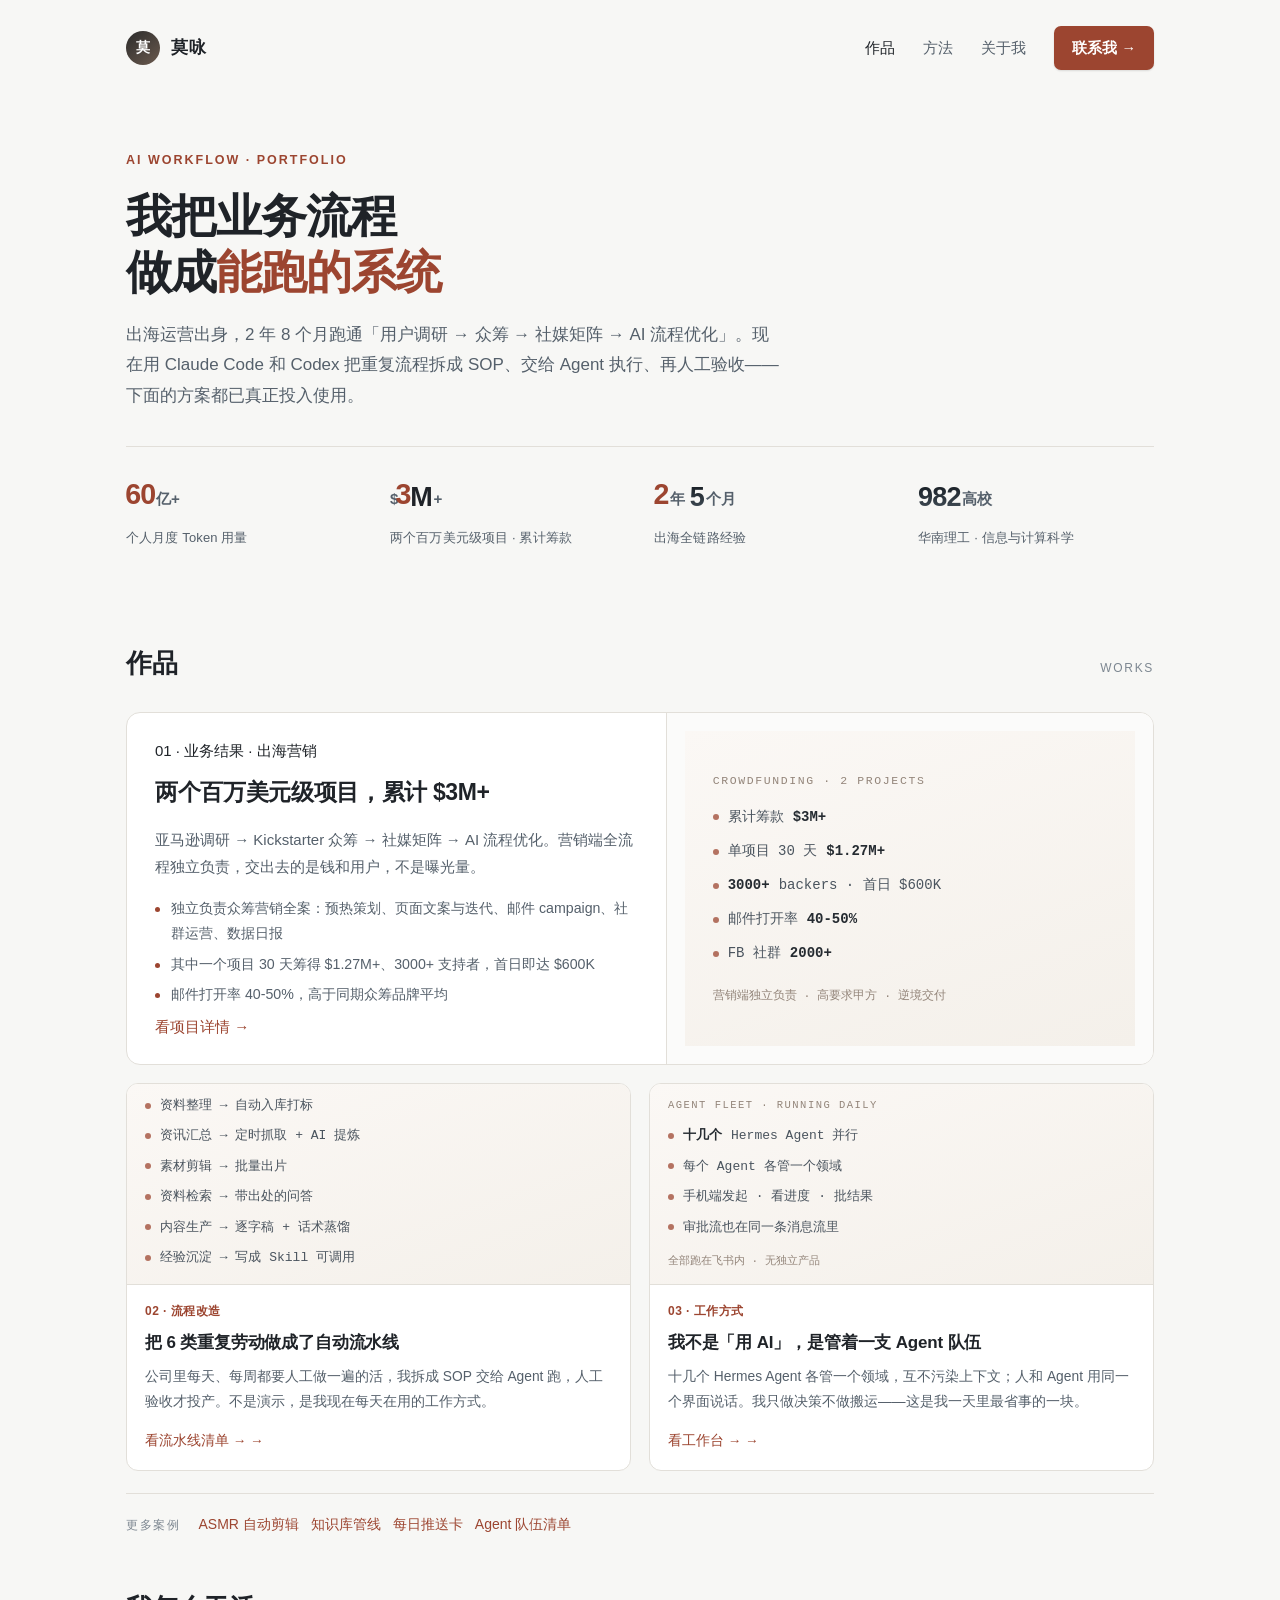
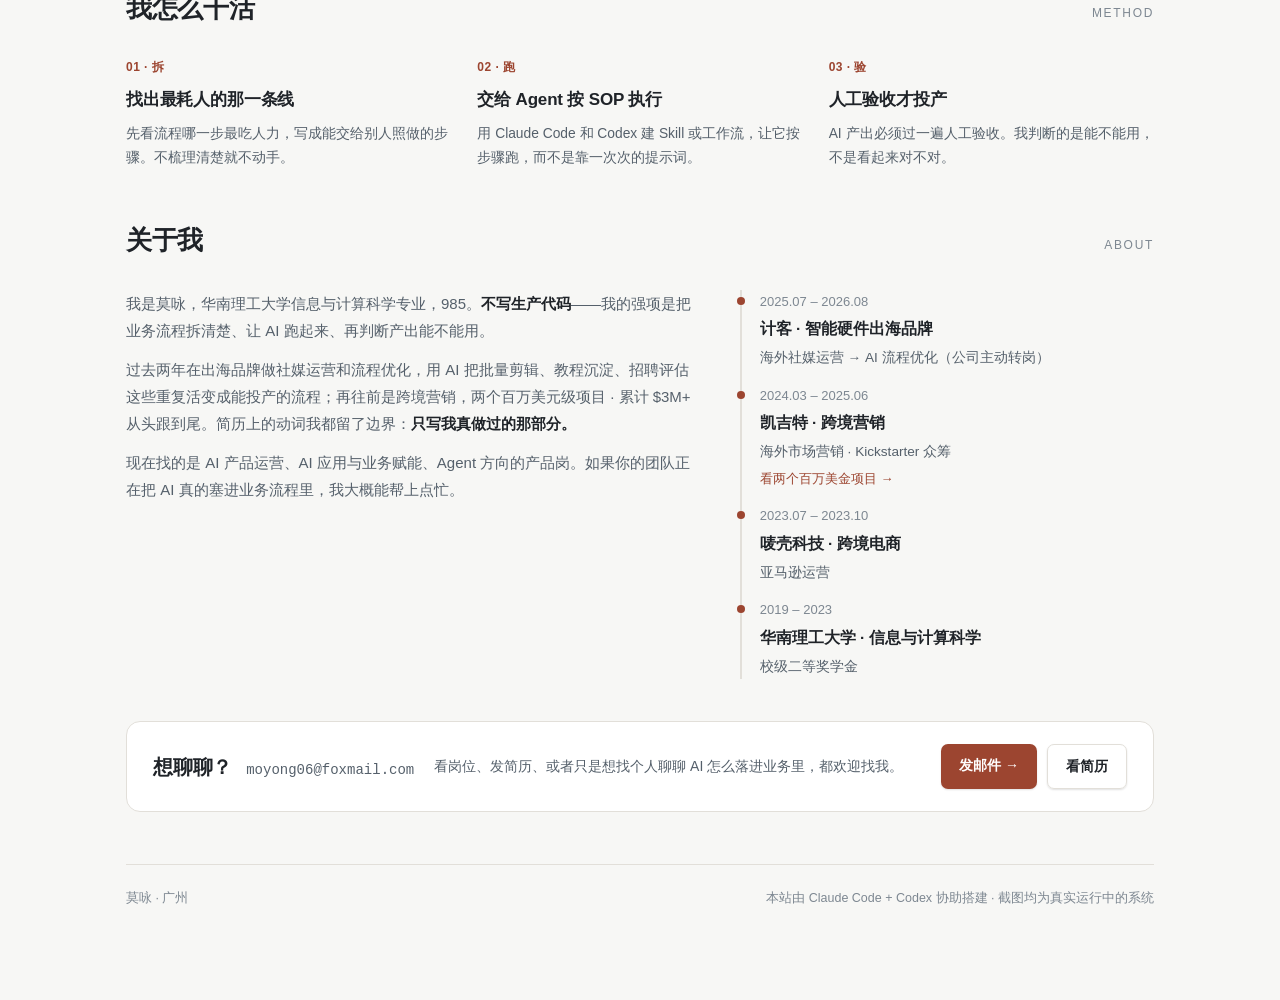
==== index.html @ 8a1e58e7 "作品集：新增 Agent 队伍清单页（14 个 Agent 明细 + 从需求到投产的 8 步）；Agent 数量口径统一为「十几个」" ====
<!DOCTYPE html>
<html lang="zh-CN">
<head>
<meta charset="UTF-8">
<meta name="viewport" content="width=device-width,initial-scale=1">
<title>莫咏 · 作品</title>
<link rel="stylesheet" href="style.css">
</head>
<body>
<div class="wrap">

<nav>
  <a class="brand" href="#top"><span class="avatar">莫</span><span class="nm">莫咏</span></a>
  <div class="nav-r">
    <a href="#work" class="on">作品</a>
    <a href="#how">方法</a>
    <a href="#about">关于我</a>
    <a href="#contact" class="btn">联系我 →</a>
  </div>
</nav>

<div class="hero" id="top">
  <div class="kicker">AI Workflow · Portfolio</div>
  <h1>我把业务流程<br>做成<em>能跑的系统</em></h1>
  <p>出海运营出身，2 年 8 个月跑通「用户调研 → 众筹 → 社媒矩阵 → AI 流程优化」。现在用 <span class="nw">Claude Code 和 Codex</span> 把重复流程拆成 SOP、交给 <span class="nw">Agent 执行</span>、再人工验收——<span class="nw">下面的方案都已真正投入使用</span>。</p>
  <div class="facts">
    <div class="fact"><div class="n"><span class="cnt" data-to="60">60</span><small>亿+</small></div><div class="l">个人月度 Token 用量</div></div>
    <div class="fact"><div class="n"><small class="cur">$</small><span class="cnt" data-to="3">3</span>M<small>+</small></div><div class="l">两个百万美元级项目 · 累计筹款</div></div>
    <div class="fact"><div class="n"><span class="cnt" data-to="2">2</span><small class="gap">年</small><span class="cnt" data-to="8">8</span><small>个月</small></div><div class="l">出海全链路经验</div></div>
    <div class="fact"><div class="n"><span class="cnt" data-to="985">985</span><small>高校</small></div><div class="l">华南理工 · 信息与计算科学</div></div>
  </div>
</div>

<section id="work">
  <div class="sec-h"><h2>作品</h2><span class="en">Works</span></div>

  <div class="feat">
    <div class="l">
      <div class="role">01 · 业务结果 · 出海营销</div>
      <h3>两个百万美元级项目，累计 $3M+</h3>
      <p>亚马逊调研 → Kickstarter 众筹 → 社媒矩阵 → AI 流程优化。营销端全流程独立负责，交出去的是钱和用户，不是曝光量。</p>
      <ul>
        <li>独立负责众筹营销全案：预热策划、页面文案与迭代、邮件 campaign、社群运营、数据日报</li>
        <li>其中一个项目 30 天筹得 $1.27M+、3000+ 支持者，首日即达 $600K</li>
        <li>邮件打开率 40-50%，高于同期众筹品牌平均</li>
      </ul>
      <a class="more" href="projects/crowdfunding.html">看项目详情 →</a>
    </div>
    <div class="r"><div class="spec big">
      <div class="sh">crowdfunding · 2 projects</div>
      <div class="sl"><i></i>累计筹款 <b>$3M+</b></div>
      <div class="sl"><i></i>单项目 30 天 <b>$1.27M+</b></div>
      <div class="sl"><i></i><b>3000+</b> backers · 首日 $600K</div>
      <div class="sl"><i></i>邮件打开率 <b>40-50%</b></div>
      <div class="sl"><i></i>FB 社群 <b>2000+</b></div>
      <div class="foot">营销端独立负责 · 高要求甲方 · 逆境交付</div>
    </div></div>
  </div>

  <div class="grid two" style="margin-top:18px">
    <div class="card">
      <div class="shot"><div class="spec">
        <div class="sh">automation · 6 pipelines</div>
        <div class="sl"><i></i>资料整理 → 自动入库打标</div>
        <div class="sl"><i></i>资讯汇总 → 定时抓取 + AI 提炼</div>
        <div class="sl"><i></i>素材剪辑 → 批量出片</div>
        <div class="sl"><i></i>资料检索 → 带出处的问答</div>
        <div class="sl"><i></i>内容生产 → 逐字稿 + 话术蒸馏</div>
        <div class="sl"><i></i>经验沉淀 → 写成 Skill 可调用</div>
        <div class="foot">拆 SOP → Agent 执行 → 人工验收</div>
      </div></div>
      <div class="body">
        <div class="role">02 · 流程改造</div>
        <h3>把 6 类重复劳动做成了自动流水线</h3>
        <p>公司里每天、每周都要人工做一遍的活，我拆成 SOP 交给 Agent 跑，人工验收才投产。不是演示，是我现在每天在用的工作方式。</p>
        <a class="more" href="projects/flow.html">看流水线清单 →</a>
      </div>
    </div>

    <div class="card">
      <div class="shot"><div class="spec">
        <div class="sh">agent fleet · running daily</div>
        <div class="sl"><i></i><b>十几个</b> Hermes Agent 并行</div>
        <div class="sl"><i></i>每个 Agent 各管一个领域</div>
        <div class="sl"><i></i>手机端发起 · 看进度 · 批结果</div>
        <div class="sl"><i></i>审批流也在同一条消息流里</div>
        <div class="foot">全部跑在飞书内 · 无独立产品</div>
      </div></div>
      <div class="body">
        <div class="role">03 · 工作方式</div>
        <h3>我不是「用 AI」，是管着一支 Agent 队伍</h3>
        <p>十几个 Hermes Agent 各管一个领域，互不污染上下文；人和 Agent 用同一个界面说话。我只做决策不做搬运——这是我一天里最省事的一块。</p>
        <a class="more" href="projects/agent.html">看工作台 →</a>
      </div>
    </div>
  </div>

  <div class="more-row">
    <span class="more-lbl">更多案例</span>
    <a href="projects/asmr.html">ASMR 自动剪辑</a>
    <a href="projects/rag.html">知识库管线</a>
    <a href="projects/dropcard.html">每日推送卡</a>
    <a href="projects/agents.html">Agent 队伍清单</a>
  </div>
</section>

<section id="how">
  <div class="sec-h"><h2>我怎么干活</h2><span class="en">Method</span></div>
  <div class="steps">
    <div class="step">
      <div class="role">01 · 拆</div>
      <h3>找出最耗人的那一条线</h3>
      <p>先看流程哪一步最吃人力，写成能交给别人照做的步骤。不梳理清楚就不动手。</p>
    </div>
    <div class="step">
      <div class="role">02 · 跑</div>
      <h3>交给 Agent 按 SOP 执行</h3>
      <p>用 Claude Code 和 Codex 建 Skill 或工作流，让它按步骤跑，而不是靠一次次的提示词。</p>
    </div>
    <div class="step">
      <div class="role">03 · 验</div>
      <h3>人工验收才投产</h3>
      <p>AI 产出必须过一遍人工验收。我判断的是能不能用，不是看起来对不对。</p>
    </div>
  </div>
</section>

<section id="about">
  <div class="sec-h"><h2>关于我</h2><span class="en">About</span></div>
  <div class="about">
    <div>
      <p>我是莫咏，华南理工大学信息与计算科学专业，985。<b>不写生产代码</b>——我的强项是把业务流程拆清楚、让 AI 跑起来、再判断产出能不能用。</p>
      <p>过去两年在出海品牌做社媒运营和流程优化，用 AI 把批量剪辑、教程沉淀、招聘评估这些重复活变成能投产的流程；再往前是跨境营销，两个百万美元级项目 · 累计 $3M+ 从头跟到尾。简历上的动词我都留了边界：<b>只写我真做过的那部分。</b></p>
      <p>现在找的是 AI 产品运营、AI 应用与业务赋能、Agent 方向的产品岗。如果你的团队正在把 AI 真的塞进业务流程里，我大概能帮上点忙。</p>
    </div>
    <ul class="tl">
      <li><div class="t">2025.07 – 2026.08</div><div class="w">计客 · 智能硬件出海品牌</div><div class="d">海外社媒运营 → AI 流程优化（公司主动转岗）</div></li>
      <li><div class="t">2024.03 – 2025.06</div><div class="w">凯吉特 · 跨境营销</div><div class="d">海外市场营销 · Kickstarter 众筹</div><a class="more" href="projects/crowdfunding.html" style="font-size:13px">看两个百万美金项目 →</a></li>
      <li><div class="t">2023.07 – 2023.10</div><div class="w">唛壳科技 · 跨境电商</div><div class="d">亚马逊运营</div></li>
      <li><div class="t">2019 – 2023</div><div class="w">华南理工大学 · 信息与计算科学</div><div class="d">校级二等奖学金</div></li>
    </ul>
  </div>
</section>

<div class="contact slim" id="contact">
  <div class="ctitle"><h2>想聊聊？</h2><span class="mail copy" id="mail">moyong06@foxmail.com</span></div>
  <p>看岗位、发简历、或者只是想找个人聊聊 AI 怎么落进业务里，都欢迎找我。</p>
  <div class="acts">
    <a class="btn" href="mailto:moyong06@foxmail.com">发邮件 →</a>
    <a class="btn ghost" href="img/resume.png" target="_blank">看简历</a>
  </div>
</div>

<footer>
  <span>莫咏 · 广州</span>
  <span>本站由 Claude Code + Codex 协助搭建 · 截图均为真实运行中的系统</span>
</footer>

</div>
<script>
  const nav=document.querySelector('nav');
  addEventListener('scroll',()=>nav.classList.toggle('scrolled',scrollY>10));
  // 邮箱点击复制
  // 数字从 0 计数到目标值（原生 JS，无依赖）
  (function(){
    const reduce = matchMedia('(prefers-reduced-motion: reduce)').matches;
    const wait = ms => new Promise(r=>setTimeout(r,ms));
    const easeOut = p => 1 - Math.pow(1-p, 3);
    function countUp(el){
      const to = parseFloat(el.dataset.to) || 0;
      if(reduce){ el.textContent = to; return Promise.resolve(); }
      const dur = 780 + Math.min(to, 50) * 9;
      const t0 = performance.now();
      return new Promise(res=>{
        (function step(t){
          const p = Math.min(1, (t-t0)/dur);
          el.textContent = Math.round(to * easeOut(p));
          if(p < 1) requestAnimationFrame(step);
          else { el.textContent = to; el.classList.add('hit'); setTimeout(()=>el.classList.remove('hit'), 700); res(); }
        })(t0);
      });
    }
    document.querySelectorAll('.cnt').forEach(el=>{ el.textContent='0'; });
    document.querySelectorAll('.fact').forEach((f, i)=>{
      const els = [...f.querySelectorAll('.cnt')];
      (async()=>{
        await wait(i * 170);
        for(const el of els){ await countUp(el); await wait(150); }
      })();
    });
  })();
  const mail=document.getElementById('mail');
  if(mail){ mail.style.cursor='pointer'; mail.title='点击复制邮箱';
    mail.addEventListener('click',async()=>{
      try{ await navigator.clipboard.writeText('moyong06@foxmail.com'); mail.classList.add('done'); setTimeout(()=>mail.classList.remove('done'),1600);}catch(e){}
    });
  }
</script>
</body>
</html>
---- style.css ----
:root{
    --bg:#f7f7f5; --card:#fff; --ink:#1f2328; --ink2:#55606b; --ink3:#7d8791;
    --line:#e2dfd9; --accent:#9c4530; --accent-soft:#f7ece8;
  }
  *{box-sizing:border-box;margin:0;padding:0}
  body{background:var(--bg);color:var(--ink);font-family:-apple-system,BlinkMacSystemFont,"PingFang SC","Hiragino Sans GB","Microsoft YaHei",sans-serif;font-size:15px;line-height:1.8;-webkit-font-smoothing:antialiased}
  .wrap{max-width:1080px;margin:0 auto;padding:0 26px 90px}

  nav{display:flex;align-items:center;justify-content:space-between;padding:26px 0 22px;position:sticky;top:0;background:rgba(247,247,245,.93);backdrop-filter:blur(8px);z-index:9;border-bottom:1px solid transparent}
  nav.scrolled{border-bottom-color:var(--line)}
  .brand{display:flex;align-items:center;gap:11px;text-decoration:none;color:var(--ink)}
  .avatar{width:34px;height:34px;border-radius:50%;background:linear-gradient(140deg,#2b2b2b,#6b5a4e);color:#fff;display:flex;align-items:center;justify-content:center;font-size:14px;font-weight:600}
  .brand .nm{font-size:17px;font-weight:600;letter-spacing:.06em}
  .nav-r{display:flex;align-items:center;gap:28px}
  .nav-r a{color:var(--ink2);text-decoration:none;font-size:14.5px;transition:color .15s}
  .nav-r a:hover{color:var(--ink)}
  .nav-r a.on{color:var(--ink);font-weight:500}
  .btn{display:inline-block;background:var(--accent);color:#fff!important;text-decoration:none;padding:9px 18px;border-radius:7px;font-size:14px;font-weight:600;transition:filter .15s;box-shadow:0 1px 2px rgba(0,0,0,.12)}
  .btn:hover{filter:brightness(1.08)}
  .btn.ghost{background:transparent;color:var(--ink)!important;border:1px solid var(--line)}

  .hero{padding:56px 0 44px}
  .hero .kicker{font-size:12.5px;letter-spacing:.16em;color:var(--accent);text-transform:uppercase;font-weight:600;margin-bottom:16px}
  .hero h1{font-size:46px;line-height:1.22;font-weight:700;letter-spacing:-.02em;max-width:760px}
  .hero h1 em{font-style:normal;color:var(--accent)}
  .hero p{font-size:17px;color:var(--ink2);max-width:660px;margin-top:20px}
  .facts{display:grid;grid-template-columns:repeat(4,1fr);gap:28px;margin-top:34px;padding-top:26px;border-top:1px solid var(--line)}
  .fact .n{font-size:27px;font-weight:700;letter-spacing:-.03em;font-variant-numeric:tabular-nums;color:var(--ink)}
  .fact .n small{font-size:.56em;font-weight:700;color:var(--ink2);letter-spacing:0;margin:0 .1em;vertical-align:.08em}
  .fact .n small:first-child{margin-left:0}
  .fact .n small:last-child{margin-right:0}
  .fact .n .cur{margin-right:-.14em;letter-spacing:-.02em}
  .fact .n .gap{margin-right:.34em}
  .fact .n .cnt{display:inline-block;min-width:.5em;color:transparent;-webkit-text-fill-color:transparent;
    background:linear-gradient(178deg,#151b21 22%,#56646f 100%);-webkit-background-clip:text;background-clip:text;
    transition:transform .28s cubic-bezier(.2,.9,.3,1)}
  .fact .n .cnt.hit{transform:translateY(-3px) scale(1.06);background:none;color:var(--accent);-webkit-text-fill-color:var(--accent)}
  .fact .l{font-size:13px;color:var(--ink2);margin-top:5px;letter-spacing:.01em}

  section{padding-top:46px}
  .sec-h{display:flex;align-items:baseline;justify-content:space-between;margin-bottom:26px}
  .sec-h h2{font-size:26px;font-weight:700;letter-spacing:-.01em}
  .sec-h .en{font-size:12px;letter-spacing:.14em;color:var(--ink3);text-transform:uppercase}

  .grid{display:grid;grid-template-columns:repeat(3,1fr);gap:18px}
  @media(max-width:860px){.grid{grid-template-columns:1fr 1fr}}
  @media(max-width:600px){.grid{grid-template-columns:1fr}.hero h1{font-size:33px}}

  .card{background:var(--card);border:1px solid var(--line);border-radius:12px;overflow:hidden;display:flex;flex-direction:column;transition:border-color .18s,transform .18s}
  .card:hover{border-color:#d6d2ca;transform:translateY(-2px)}
  .card .shot{aspect-ratio:16/10;background:#fbfbfa;border-bottom:1px solid var(--line);overflow:hidden;display:flex;align-items:center;justify-content:center}
  .card .shot img{width:100%;height:100%;object-fit:cover;object-position:top center;display:block}
  .card .shot .ico{font-size:46px;opacity:.62;background:linear-gradient(160deg,#fbf7f4,#f3efe9);width:100%;height:100%;display:flex;align-items:center;justify-content:center}
  .card .shot .icowrap{position:absolute;inset:0;display:flex;flex-direction:column;align-items:center;justify-content:center;gap:8px;background:linear-gradient(160deg,#fbf7f4,#f2eee8)}
  .card .shot .icohint{font-family:ui-monospace,SFMono-Regular,Menlo,monospace;font-size:11.5px;color:#a2958c;letter-spacing:.06em}
  /* 无截图卡片的规格面板：看起来像有意设计，不像缺图 */
  .spec{width:100%;height:100%;padding:16px 18px;display:flex;flex-direction:column;justify-content:center;gap:7px;background:linear-gradient(160deg,#fbf8f5,#f4f0ea)}
  .spec .sh{font-family:ui-monospace,SFMono-Regular,Menlo,monospace;font-size:10.5px;letter-spacing:.14em;color:#93857a;text-transform:uppercase;margin-bottom:2px}
  .spec .sl{display:flex;align-items:center;gap:9px;font-family:ui-monospace,SFMono-Regular,Menlo,monospace;font-size:13px;color:#4a545e}
  .spec .sl i{width:6px;height:6px;border-radius:50%;background:var(--accent);opacity:.75;flex:none}
  .spec .sl b{font-weight:600;color:#252b31}
  .spec .foot{margin-top:6px;font-family:ui-monospace,SFMono-Regular,Menlo,monospace;font-size:11px;color:#93857a}
  .spec.big{padding:26px 28px;gap:9px}
  .spec.big .sh{font-size:11.5px;margin-bottom:4px}
  .spec.big .sl{font-size:14px}
  .spec.big .foot{margin-top:10px;font-size:11.5px}
  .card .body{padding:16px 18px 17px;display:flex;flex-direction:column;flex:1}
  .card .role{font-size:12px;color:var(--accent);font-weight:600;letter-spacing:.04em}
  .card h3{font-size:17px;font-weight:650;margin:5px 0 7px;letter-spacing:-.01em}
  .card p{font-size:13.8px;color:var(--ink2);flex:1}
  .card .more{margin-top:14px;font-size:13.5px;color:var(--accent);font-weight:500}
  .card .more::after{content:" →"}

  .feat{background:var(--card);border:1px solid var(--line);border-radius:14px;overflow:hidden;display:grid;grid-template-columns:1.05fr .95fr}
  @media(max-width:860px){.feat{grid-template-columns:1fr}}
  .feat .l{padding:24px 28px}
  .feat .l h3{font-size:23px;font-weight:700;letter-spacing:-.015em;margin:8px 0 12px}
  .feat .l p{color:var(--ink2);font-size:15px}
  .feat .l ul{list-style:none;margin:16px 0 0}
  .feat .l li{position:relative;padding-left:16px;margin-bottom:5px;font-size:14.2px;color:var(--ink2)}
  .feat .l li::before{content:"";position:absolute;left:0;top:11px;width:5px;height:5px;border-radius:50%;background:var(--accent)}
  .feat .r{background:#fbfbfa;border-left:1px solid var(--line);display:flex;align-items:center;justify-content:center;padding:18px}
  @media(max-width:860px){.feat .r{border-left:0;border-top:1px solid var(--line)}}
  .feat .r img{max-width:100%;max-height:330px;border-radius:8px;border:1px solid var(--line);object-fit:contain;background:#fff}

  .about{display:grid;grid-template-columns:1.15fr .85fr;gap:44px;align-items:start}
  @media(max-width:860px){.about{grid-template-columns:1fr;gap:26px}}
  .about p{color:var(--ink2);margin-bottom:12px;font-size:15px}
  .about p b{color:var(--ink);font-weight:600}
  .tl{list-style:none}
  .tl li{border-left:2px solid var(--line);padding:0 0 13px 18px;position:relative;margin-left:4px}
  .tl li:last-child{padding-bottom:0}
  .tl li::before{content:"";position:absolute;left:-5px;top:7px;width:8px;height:8px;border-radius:50%;background:var(--accent)}
  .tl .t{font-size:13px;color:var(--ink3)}
  .tl .w{font-weight:650;font-size:15.5px;margin:2px 0 3px}
  .tl .d{font-size:13.6px;color:var(--ink2)}

  .contact{background:var(--card);border:1px solid var(--line);border-radius:14px;padding:26px 28px;display:flex;justify-content:space-between;align-items:center;gap:26px;flex-wrap:wrap;margin-top:42px}
  .contact h2{font-size:26px;font-weight:700;letter-spacing:-.01em}
  .contact p{color:var(--ink2);margin-top:8px;font-size:15px;max-width:520px}
  .contact .acts{display:flex;gap:10px;flex-wrap:wrap}
  .contact .mail{font-family:ui-monospace,SFMono-Regular,Menlo,monospace;font-size:14px;color:var(--ink2);margin-top:10px}

  footer{margin-top:52px;padding-top:22px;border-top:1px solid var(--line);font-size:12.5px;color:var(--ink3);display:flex;justify-content:space-between;flex-wrap:wrap;gap:10px}

  /* ===== 轻量动效：原生 CSS 滚动驱动动画（零 JS、零依赖）=====
     原理：animation-timeline: view() 让动画由「元素进入视口的进度」驱动，而不是时间。
     浏览器支持：Chrome/Edge 115+、Safari 26+；Firefox 回退为静态。
     无障碍：全部包在 prefers-reduced-motion: no-preference 里，尊重系统设置。 */
  @media (prefers-reduced-motion: no-preference){
    /* 入场：hero 依次浮起 */
    @keyframes rise-in{from{transform:translateY(18px)}to{transform:none}}
    .hero .kicker{animation:rise-in .7s cubic-bezier(.22,.8,.28,1) both}
    .hero h1{animation:rise-in .8s cubic-bezier(.22,.8,.28,1) .06s both}
    .hero p{animation:rise-in .8s cubic-bezier(.22,.8,.28,1) .14s both}
    .facts{animation:rise-in .8s cubic-bezier(.22,.8,.28,1) .22s both}

    /* 滚动进入视口时浮现（原生 scroll-driven） */
    @supports (animation-timeline: view()) and (animation-range: 0% 100%){
      @keyframes scroll-rise{from{opacity:.6;transform:translateY(26px)}to{opacity:1;transform:none}}
      section .sec-h, .feat, .grid .card, .about > *, .contact{
        animation:scroll-rise linear both;
        animation-timeline:view();
        animation-range:entry 4% cover 26%;
      }
      /* 同排卡片错峰：靠 animation-range 往后挪，而不是改 keyframes */
      .grid .card:nth-child(2){animation-range:entry 10% cover 32%}
      .grid .card:nth-child(3){animation-range:entry 16% cover 38%}
      .grid .card:nth-child(4){animation-range:entry 10% cover 32%}
      .grid .card:nth-child(5){animation-range:entry 16% cover 38%}
      .grid .card:nth-child(6){animation-range:entry 22% cover 44%}
      /* 首屏大卡里的图片轻微视差（只动 transform，合成器友好） */
      .feat .r img,.feat .r .spec{animation:drift linear both;animation-timeline:view();animation-range:entry 0% exit 100%}
      @keyframes drift{from{transform:translateY(-14px)}to{transform:translateY(14px)}}
    }
    /* 不支持 scroll-driven 时的兜底：一次性入场，仍然优雅 */
    @supports not ((animation-timeline: view()) and (animation-range: 0% 100%)){
      @keyframes fade-in{from{opacity:0}to{opacity:1}}
      section .sec-h,.feat,.grid .card,.about > *,.contact{animation:fade-in .6s ease both}
    }
  }
  /* 悬停反馈：卡片浮起 + 图片微缩 */
  .card .shot img{transition:transform .45s cubic-bezier(.22,.8,.28,1)}
  .card:hover .shot img{transform:scale(1.025)}
  .card:hover{border-color:#d3cec5}
  /* 邮箱一键复制 */
  .copy{position:relative;transition:color .15s}
  .copy:hover{color:var(--accent)}
  .copy.done::after{content:"已复制 ✓";position:absolute;left:0;top:0;font-size:13px;color:var(--accent)}

/* ===== 移动端适配 ===== */
.grid>*,.feat>*{min-width:0}
.spec .sl{white-space:normal;overflow-wrap:anywhere}
.more{display:inline-block;text-decoration:none;color:var(--accent);transition:opacity .15s}
.more:hover{opacity:.72}
@media (max-width:640px){
  .wrap{padding:0 18px 64px}
  nav{padding:16px 0 13px}
  .nav-r{gap:15px}
  .nav-r a{font-size:13.5px}
  .nav-r .btn{padding:7px 13px;font-size:13px;border-radius:6px}
  .brand .nm{font-size:16px}
  .hero{padding:32px 0 26px}
  .hero h1{font-size:clamp(30px,8.6vw,40px);line-height:1.16}
  .hero p{font-size:15.5px;margin-top:16px}
  .facts{display:grid;grid-template-columns:1fr 1fr;gap:14px 16px;margin-top:24px;padding-top:18px}
  .hero{padding-bottom:18px}
  section{padding-top:38px}
  .nw{white-space:nowrap}
  .fact .n{font-size:23px}
  .fact .l{font-size:12px}
  section{padding-top:44px}
  .sec-h h2{font-size:22px}
  .sec-h .en{font-size:11px}
  .card .shot{aspect-ratio:16/9}
  .spec{padding:13px 14px;gap:6px}
  .spec.big{padding:18px 16px;gap:7px}
  .spec .sl{font-size:12.5px}
  .spec.big .sl{font-size:13px}
  .spec .sh{font-size:10px}
  .feat .l{padding:22px 20px}
  .feat .l h3{font-size:20px}
  .contact{padding:26px 20px;margin-top:44px}
  .contact h2{font-size:22px}
  .contact p{font-size:14.5px}
  .about{gap:20px}
  .tl li{padding-bottom:14px}
  footer{font-size:12px;flex-direction:column;gap:4px}
}
@media (max-width:400px){
  .nav-r a[href="#how"],.nav-r a[href="#about"]{display:none}
  .facts{gap:14px 16px}
}
/* ===== 详情页 ===== */
.dhead{padding:44px 0 8px}
.dhead .crumb{font-family:ui-monospace,SFMono-Regular,Menlo,monospace;font-size:12px;letter-spacing:.14em;color:var(--accent);text-transform:uppercase}
.dhead h1{font-size:clamp(28px,6vw,44px);line-height:1.18;margin:12px 0 10px;letter-spacing:-.02em}
.dhead .lead{font-size:17px;color:var(--ink2);max-width:720px}
.dgrid{display:grid;grid-template-columns:1.1fr .9fr;gap:20px;margin-top:30px}
@media(max-width:820px){.dgrid{grid-template-columns:1fr}}
.dsec{background:var(--card);border:1px solid var(--line);border-radius:14px;padding:24px 26px}
.dsec h3{font-size:15px;letter-spacing:.1em;text-transform:uppercase;color:var(--ink3);font-weight:600;margin-bottom:14px}
.dsec p{color:var(--ink2);font-size:15px;margin-bottom:12px}
.dsec ul{list-style:none}
.dsec li{position:relative;padding-left:17px;margin-bottom:9px;font-size:14.5px;color:var(--ink2)}
.dsec li::before{content:"";position:absolute;left:2px;top:11px;width:5px;height:5px;border-radius:50%;background:var(--accent)}
.dsec li b{color:var(--ink);font-weight:600}
.dnote{background:#fffdf6;border:1px solid #f0e3c2;border-left:3px solid #b47b0a;border-radius:10px;padding:16px 18px;font-size:14px;color:#6b5518;margin-top:14px}
.dnote b{color:#4a3a10}
.dnums{display:flex;flex-wrap:wrap;gap:10px;margin-top:16px}
.dnums span{font-family:ui-monospace,SFMono-Regular,Menlo,monospace;font-size:13px;background:#f1f5f8;border-radius:6px;padding:5px 10px;color:var(--ink2)}
.dnums span b{color:var(--ink)}
.backlink{display:inline-flex;align-items:center;gap:6px;color:var(--ink2);text-decoration:none;font-size:14px;margin-top:26px}
.backlink:hover{color:var(--accent)}


/* ===== v3：两列卡片 + 更多一行 ===== */
  .grid.two{grid-template-columns:repeat(2,1fr)}
  .grid.two .card .shot{aspect-ratio:16/6.4}
  .more-row{display:flex;flex-wrap:wrap;align-items:center;gap:12px;margin-top:22px;padding-top:18px;border-top:1px solid var(--line);font-size:14px}
  .more-row .more-lbl{font-size:11.5px;letter-spacing:.14em;text-transform:uppercase;color:var(--ink3);margin-right:6px}
  .more-row a{color:var(--accent);text-decoration:none;padding-bottom:1px;transition:opacity .15s}
  .more-row a:hover{color:var(--accent);border-color:var(--accent)}
@media (max-width:640px){
  .grid.two{grid-template-columns:1fr}
}


/* ===== v3 收尾：方法三格 + 细联系条 ===== */
  .steps{display:grid;grid-template-columns:repeat(3,1fr);gap:26px}
  .step .role{font-size:12px;color:var(--accent);font-weight:600;letter-spacing:.04em}
  .step h3{font-size:17px;font-weight:700;letter-spacing:-.01em;margin:6px 0 6px}
  .step p{font-size:13.8px;color:var(--ink2)}
  .contact.slim{align-items:center;padding:22px 26px;gap:20px}
  .contact.slim .ctitle{display:flex;align-items:baseline;gap:14px;flex-wrap:wrap}
  .contact.slim h2{font-size:20px}
  .contact.slim p{margin-top:0;font-size:14px;max-width:none;flex:1;min-width:220px}
  .contact.slim .mail{margin-top:0}
@media (max-width:860px){
  .steps{grid-template-columns:1fr;gap:18px}
  .contact.slim{flex-direction:column;align-items:flex-start}
}
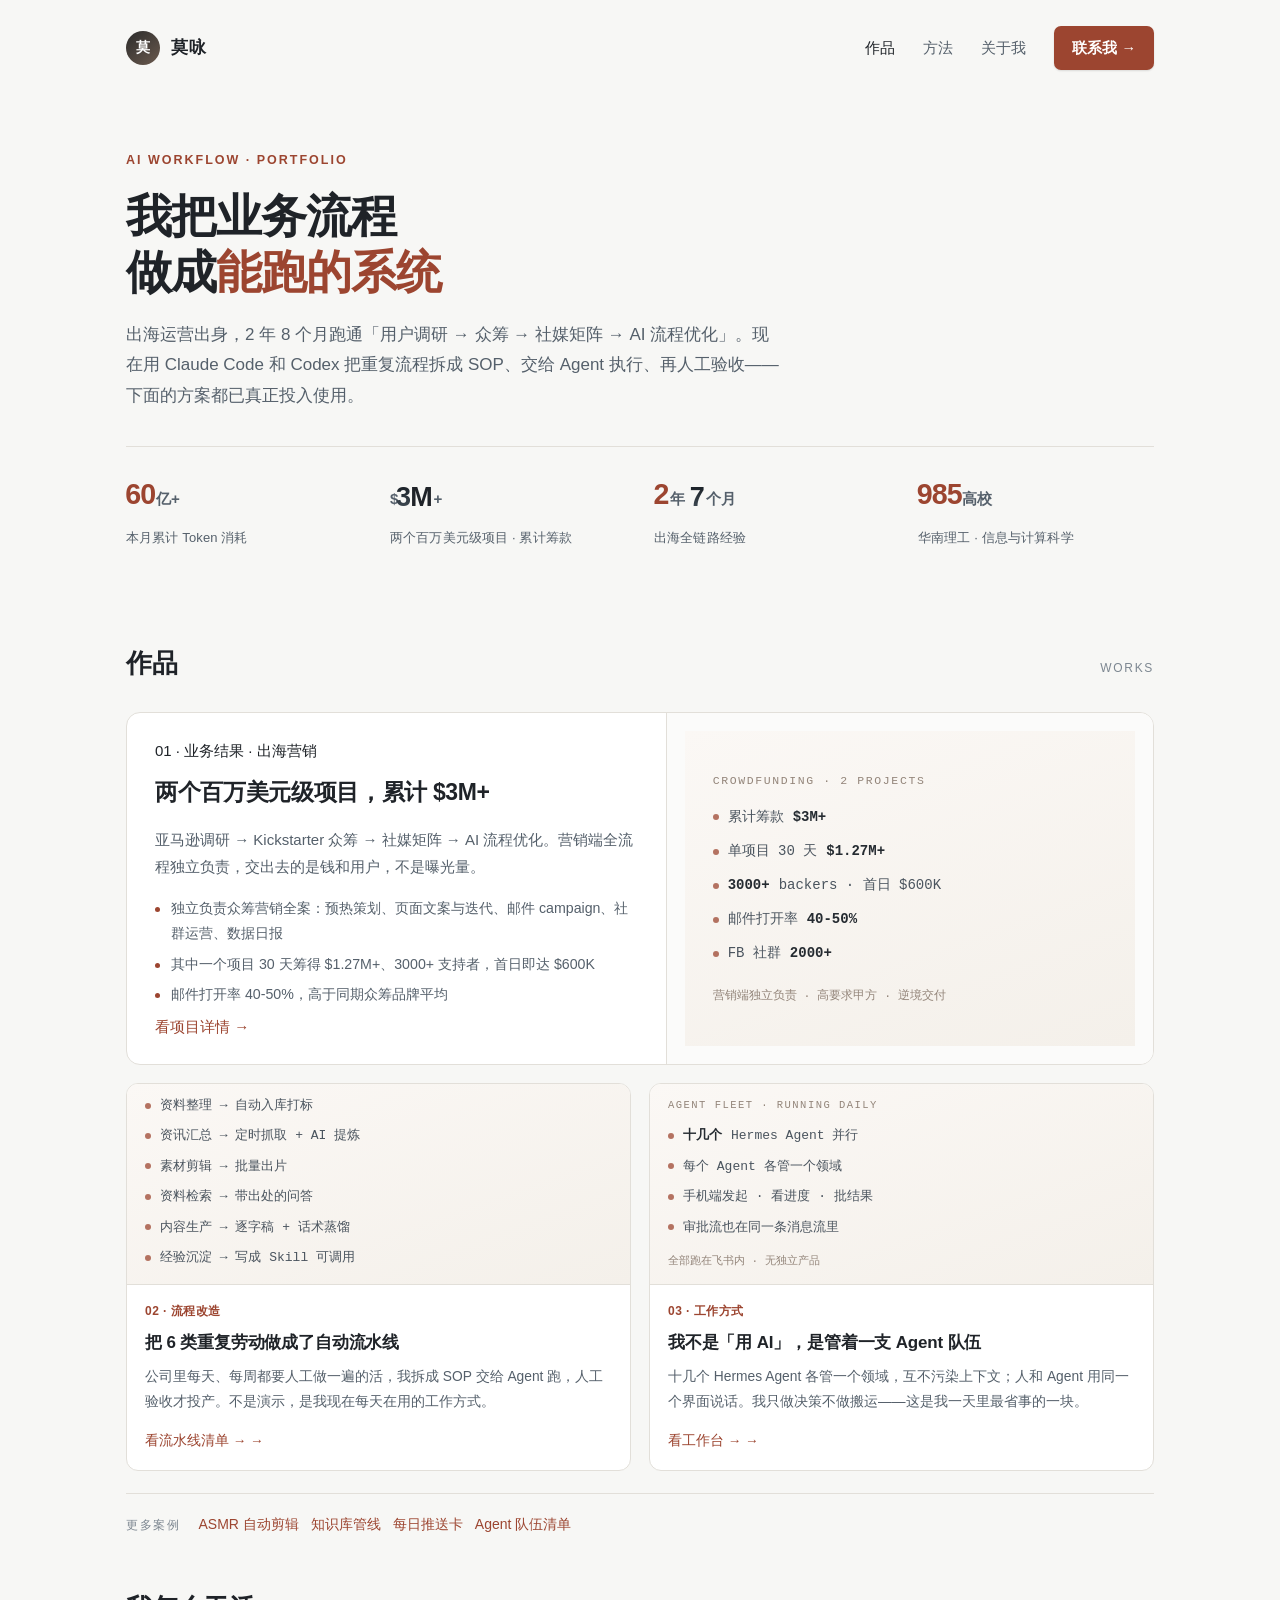
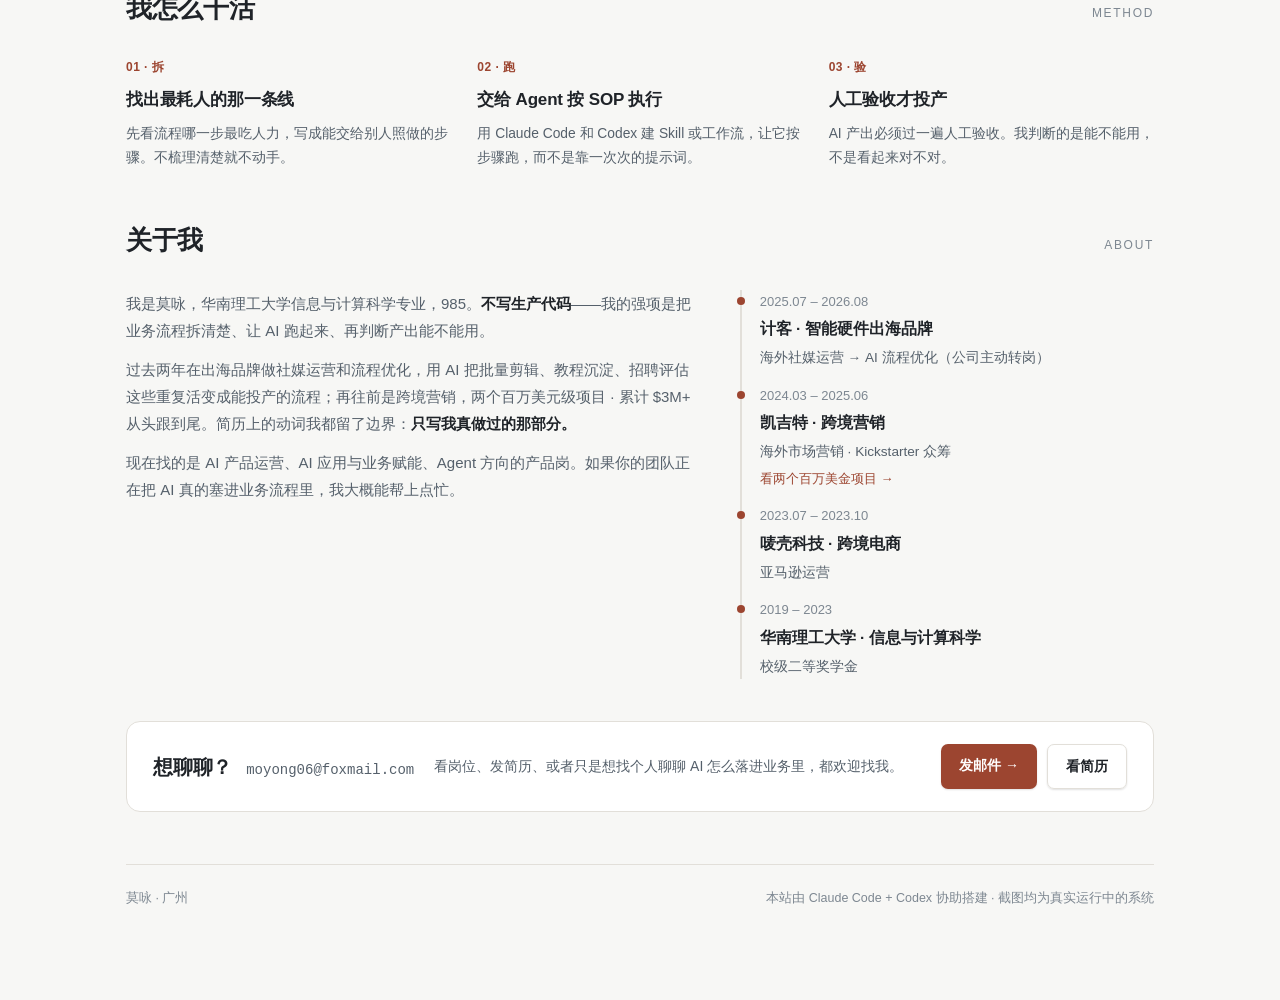
==== commit 9205999a: "作品集：修正 token 口径（本月累计消耗，非月均）；移除「全程日更不断档」；同步更新简历图" ====
--- a/index.html
+++ b/index.html
@@ -24,7 +24,7 @@
   <h1>我把业务流程<br>做成<em>能跑的系统</em></h1>
   <p>出海运营出身，2 年 8 个月跑通「用户调研 → 众筹 → 社媒矩阵 → AI 流程优化」。现在用 <span class="nw">Claude Code 和 Codex</span> 把重复流程拆成 SOP、交给 <span class="nw">Agent 执行</span>、再人工验收——<span class="nw">下面的方案都已真正投入使用</span>。</p>
   <div class="facts">
-    <div class="fact"><div class="n"><span class="cnt" data-to="60">60</span><small>亿+</small></div><div class="l">个人月度 Token 用量</div></div>
+    <div class="fact"><div class="n"><span class="cnt" data-to="60">60</span><small>亿+</small></div><div class="l">本月累计 Token 消耗</div></div>
     <div class="fact"><div class="n"><small class="cur">$</small><span class="cnt" data-to="3">3</span>M<small>+</small></div><div class="l">两个百万美元级项目 · 累计筹款</div></div>
     <div class="fact"><div class="n"><span class="cnt" data-to="2">2</span><small class="gap">年</small><span class="cnt" data-to="8">8</span><small>个月</small></div><div class="l">出海全链路经验</div></div>
     <div class="fact"><div class="n"><span class="cnt" data-to="985">985</span><small>高校</small></div><div class="l">华南理工 · 信息与计算科学</div></div>
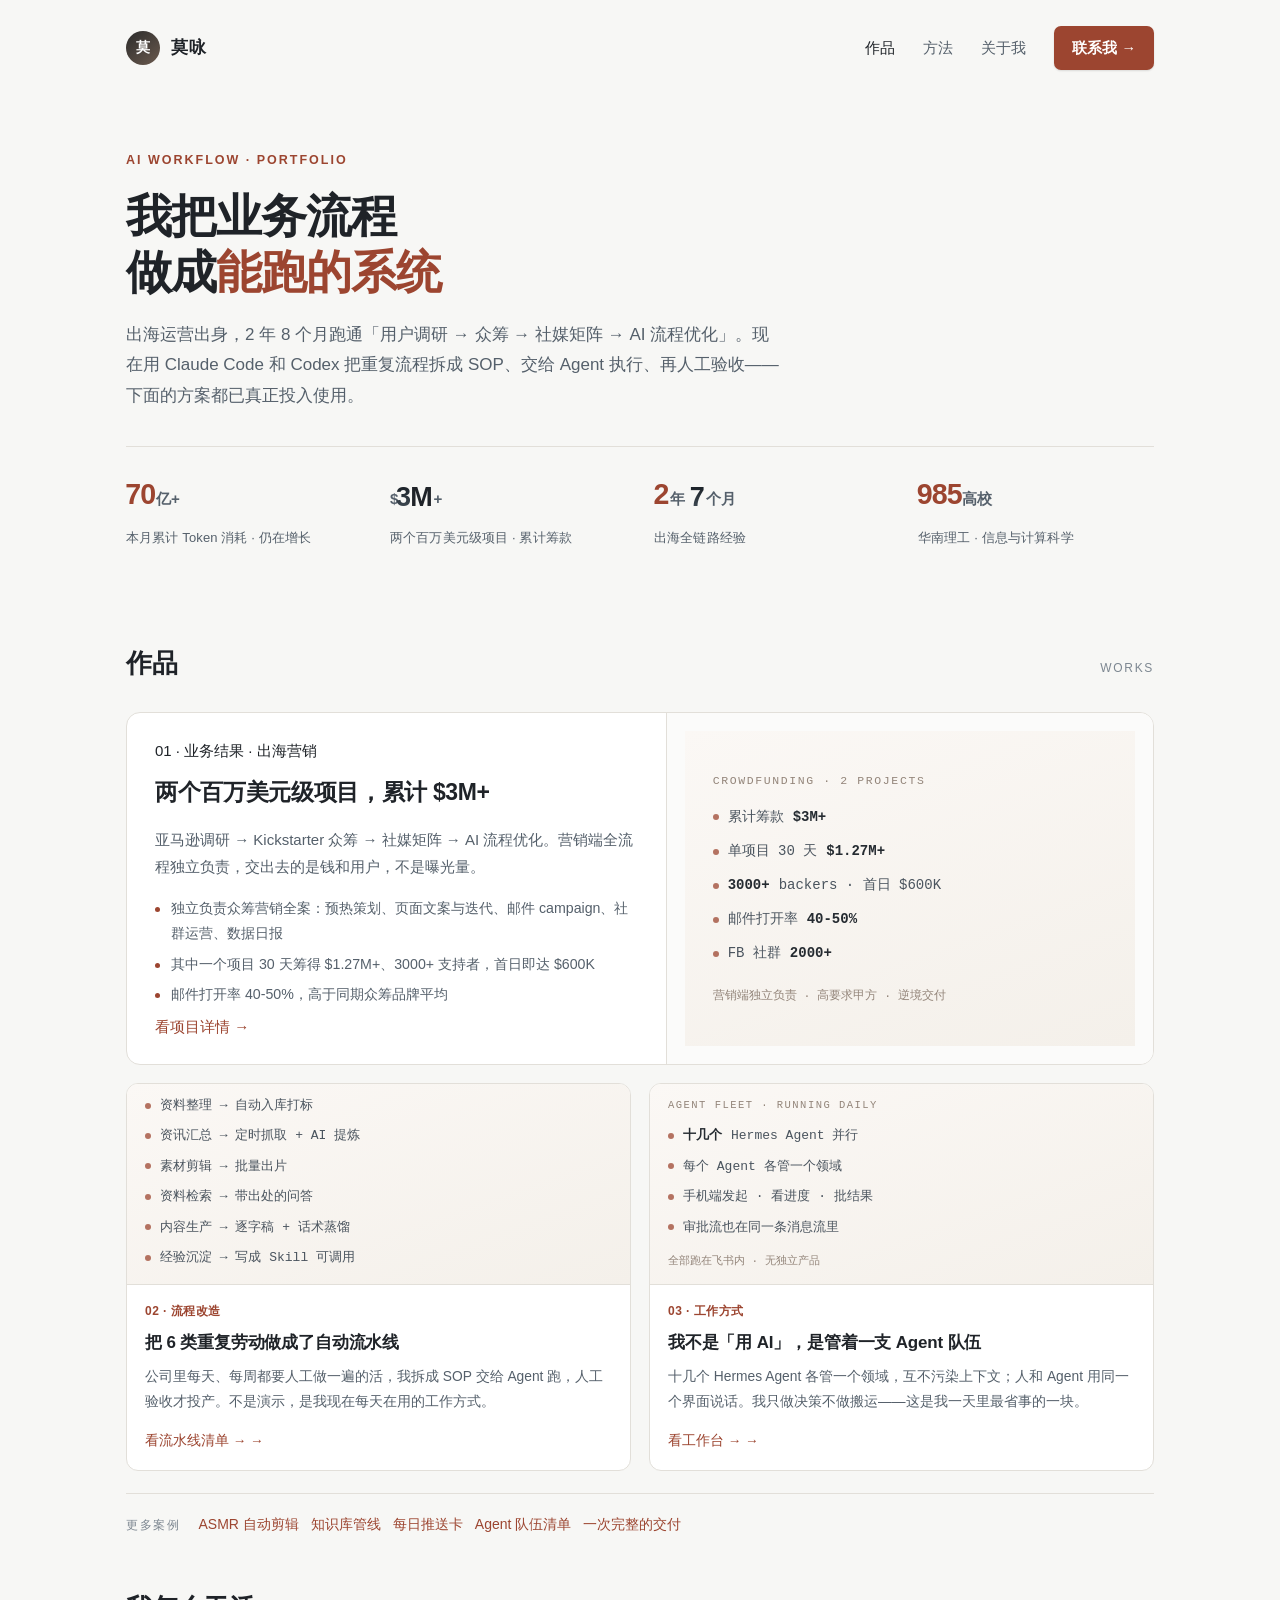
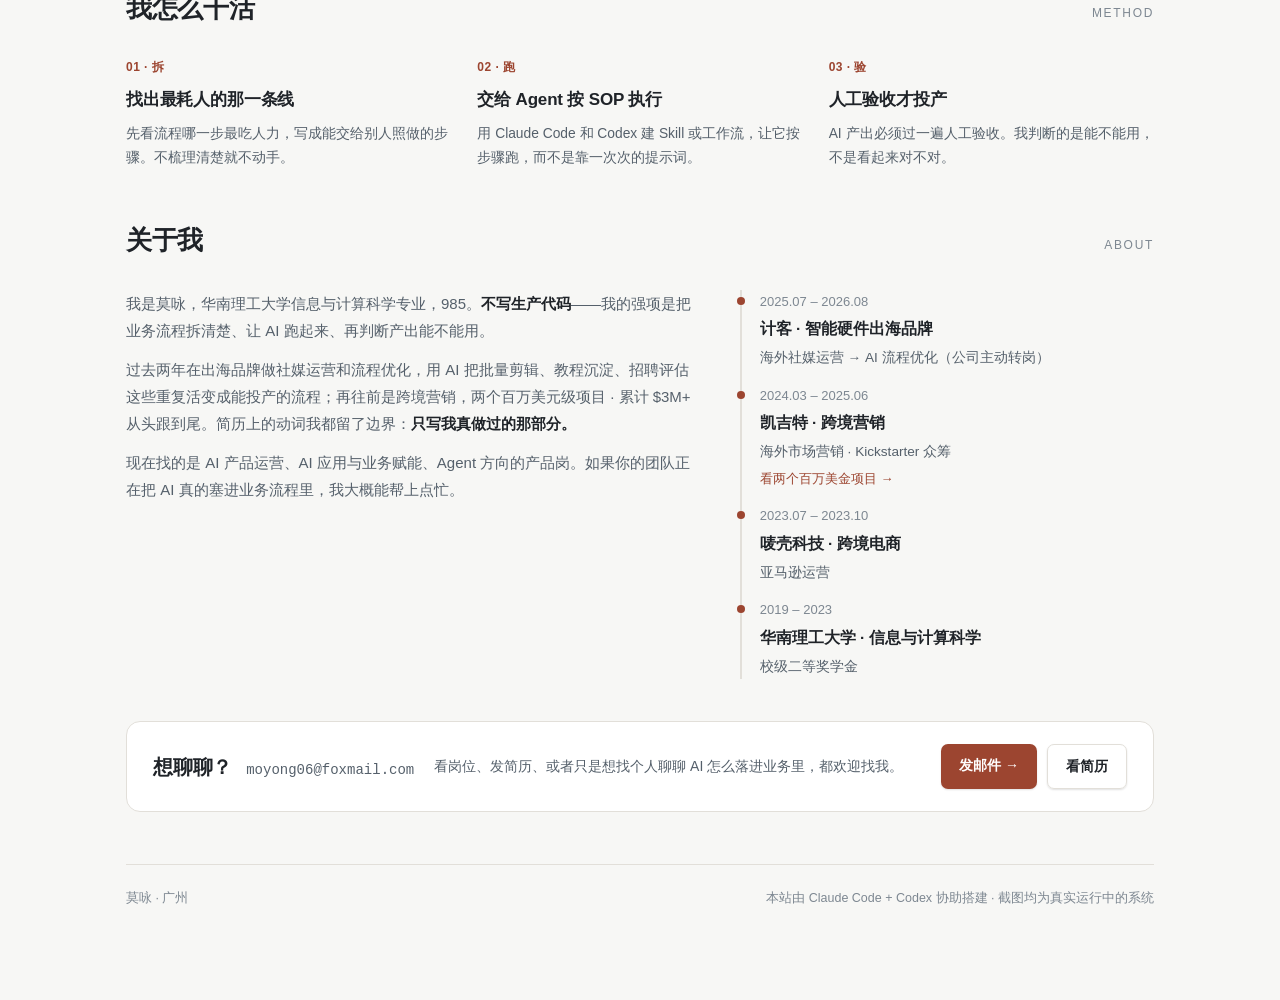
==== commit fcda2b14: "作品集：新增「一次完整的交付」页（自有场景端到端交付：需求澄清五步→岗位说明书→验收卡口→反馈迭代）；删除说明性括号段" ====
--- a/index.html
+++ b/index.html
@@ -24,7 +24,7 @@
   <h1>我把业务流程<br>做成<em>能跑的系统</em></h1>
   <p>出海运营出身，2 年 8 个月跑通「用户调研 → 众筹 → 社媒矩阵 → AI 流程优化」。现在用 <span class="nw">Claude Code 和 Codex</span> 把重复流程拆成 SOP、交给 <span class="nw">Agent 执行</span>、再人工验收——<span class="nw">下面的方案都已真正投入使用</span>。</p>
   <div class="facts">
-    <div class="fact"><div class="n"><span class="cnt" data-to="60">60</span><small>亿+</small></div><div class="l">本月累计 Token 消耗</div></div>
+    <div class="fact"><div class="n"><span class="cnt" data-to="70">70</span><small>亿+</small></div><div class="l">本月累计 Token 消耗 · 仍在增长</div></div>
     <div class="fact"><div class="n"><small class="cur">$</small><span class="cnt" data-to="3">3</span>M<small>+</small></div><div class="l">两个百万美元级项目 · 累计筹款</div></div>
     <div class="fact"><div class="n"><span class="cnt" data-to="2">2</span><small class="gap">年</small><span class="cnt" data-to="8">8</span><small>个月</small></div><div class="l">出海全链路经验</div></div>
     <div class="fact"><div class="n"><span class="cnt" data-to="985">985</span><small>高校</small></div><div class="l">华南理工 · 信息与计算科学</div></div>
@@ -101,6 +101,7 @@
     <a href="projects/rag.html">知识库管线</a>
     <a href="projects/dropcard.html">每日推送卡</a>
     <a href="projects/agents.html">Agent 队伍清单</a>
+    <a href="projects/delivery.html">一次完整的交付</a>
   </div>
 </section>
 
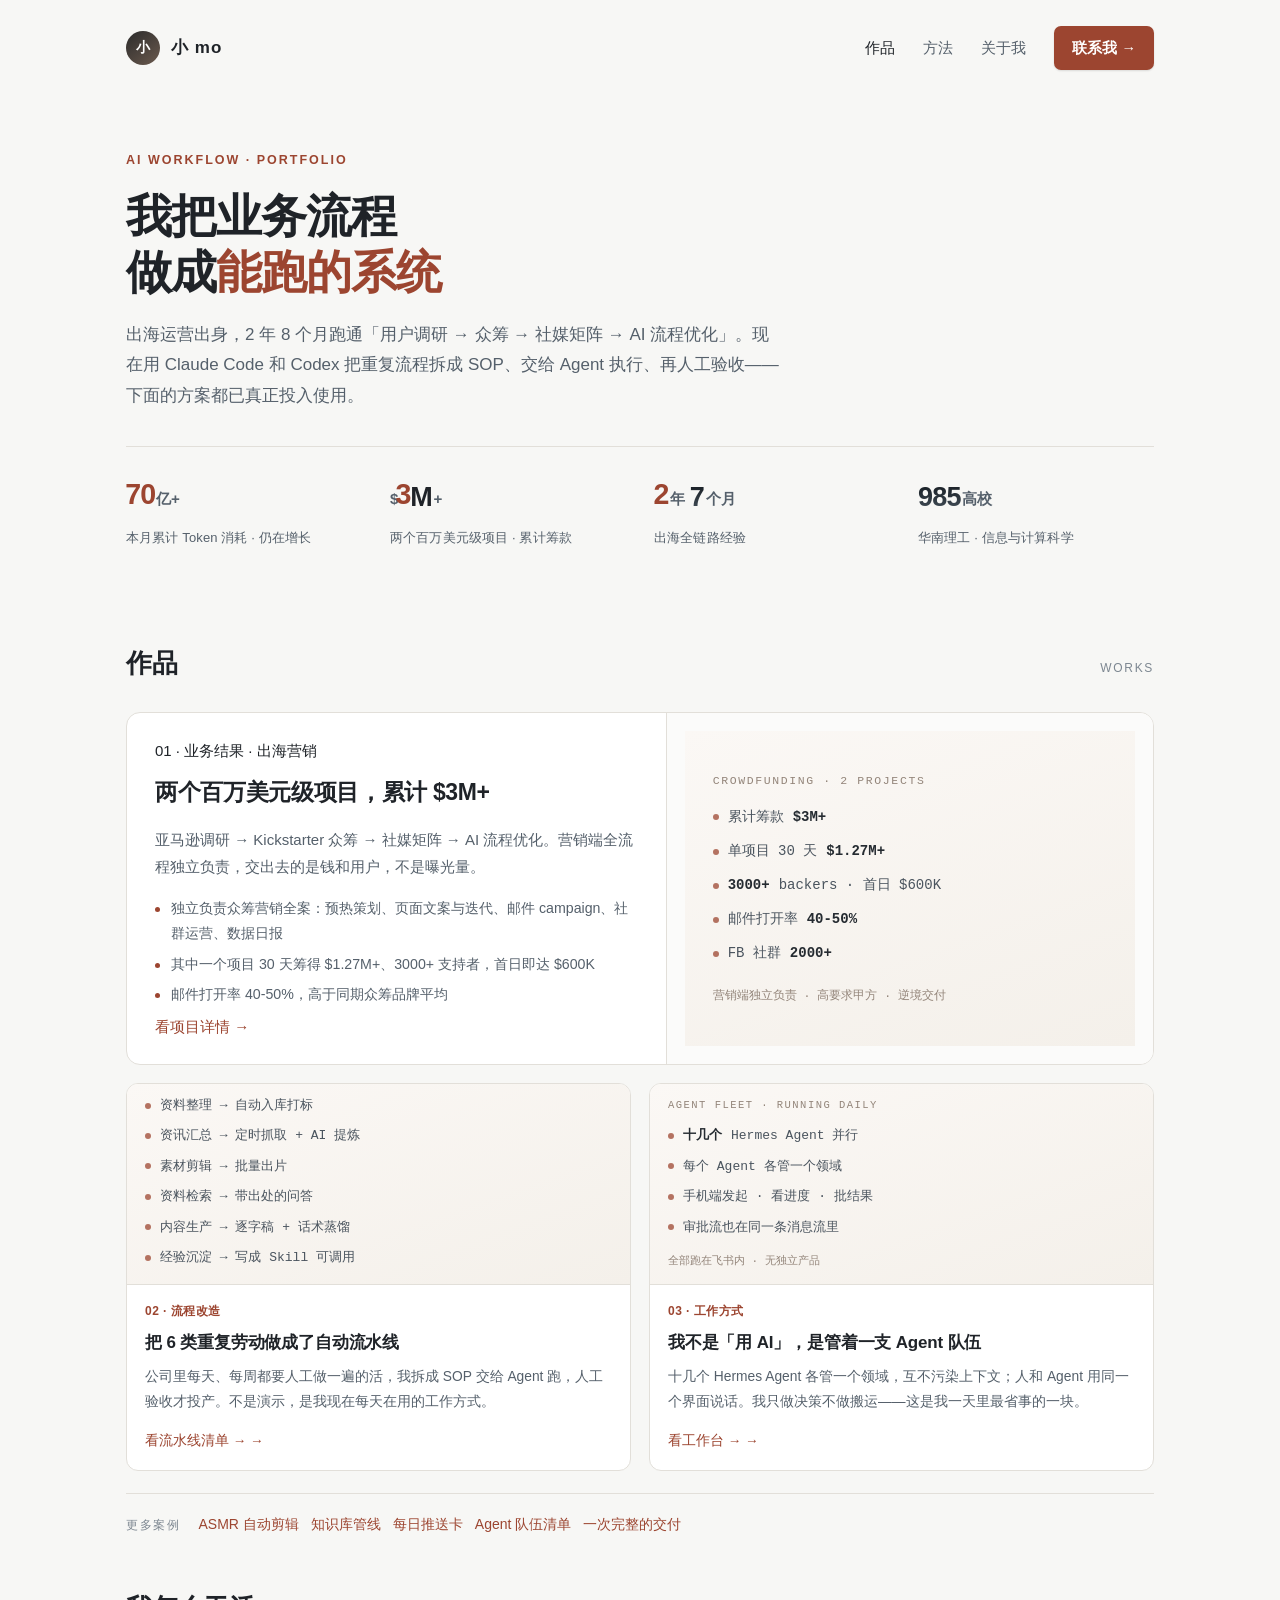
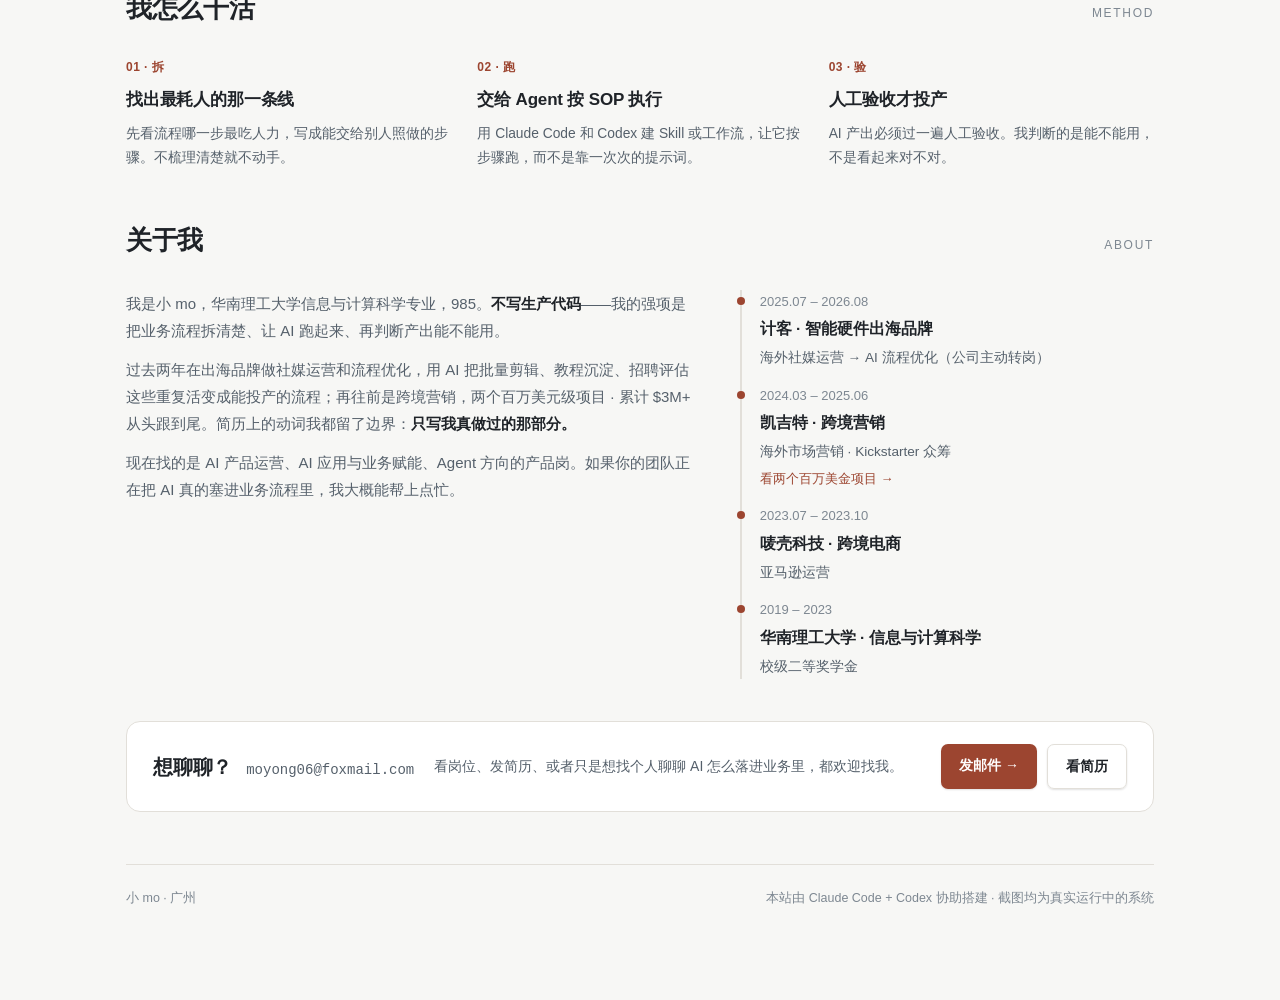
==== commit 43af3eb4: "作品集：署名改为「小 mo」，去除真名" ====
--- a/index.html
+++ b/index.html
@@ -3,14 +3,14 @@
 <head>
 <meta charset="UTF-8">
 <meta name="viewport" content="width=device-width,initial-scale=1">
-<title>莫咏 · 作品</title>
+<title>小 mo · 作品</title>
 <link rel="stylesheet" href="style.css">
 </head>
 <body>
 <div class="wrap">
 
 <nav>
-  <a class="brand" href="#top"><span class="avatar">莫</span><span class="nm">莫咏</span></a>
+  <a class="brand" href="#top"><span class="avatar">小</span><span class="nm">小 mo</span></a>
   <div class="nav-r">
     <a href="#work" class="on">作品</a>
     <a href="#how">方法</a>
@@ -130,7 +130,7 @@
   <div class="sec-h"><h2>关于我</h2><span class="en">About</span></div>
   <div class="about">
     <div>
-      <p>我是莫咏，华南理工大学信息与计算科学专业，985。<b>不写生产代码</b>——我的强项是把业务流程拆清楚、让 AI 跑起来、再判断产出能不能用。</p>
+      <p>我是小 mo，华南理工大学信息与计算科学专业，985。<b>不写生产代码</b>——我的强项是把业务流程拆清楚、让 AI 跑起来、再判断产出能不能用。</p>
       <p>过去两年在出海品牌做社媒运营和流程优化，用 AI 把批量剪辑、教程沉淀、招聘评估这些重复活变成能投产的流程；再往前是跨境营销，两个百万美元级项目 · 累计 $3M+ 从头跟到尾。简历上的动词我都留了边界：<b>只写我真做过的那部分。</b></p>
       <p>现在找的是 AI 产品运营、AI 应用与业务赋能、Agent 方向的产品岗。如果你的团队正在把 AI 真的塞进业务流程里，我大概能帮上点忙。</p>
     </div>
@@ -153,7 +153,7 @@
 </div>
 
 <footer>
-  <span>莫咏 · 广州</span>
+  <span>小 mo · 广州</span>
   <span>本站由 Claude Code + Codex 协助搭建 · 截图均为真实运行中的系统</span>
 </footer>
 
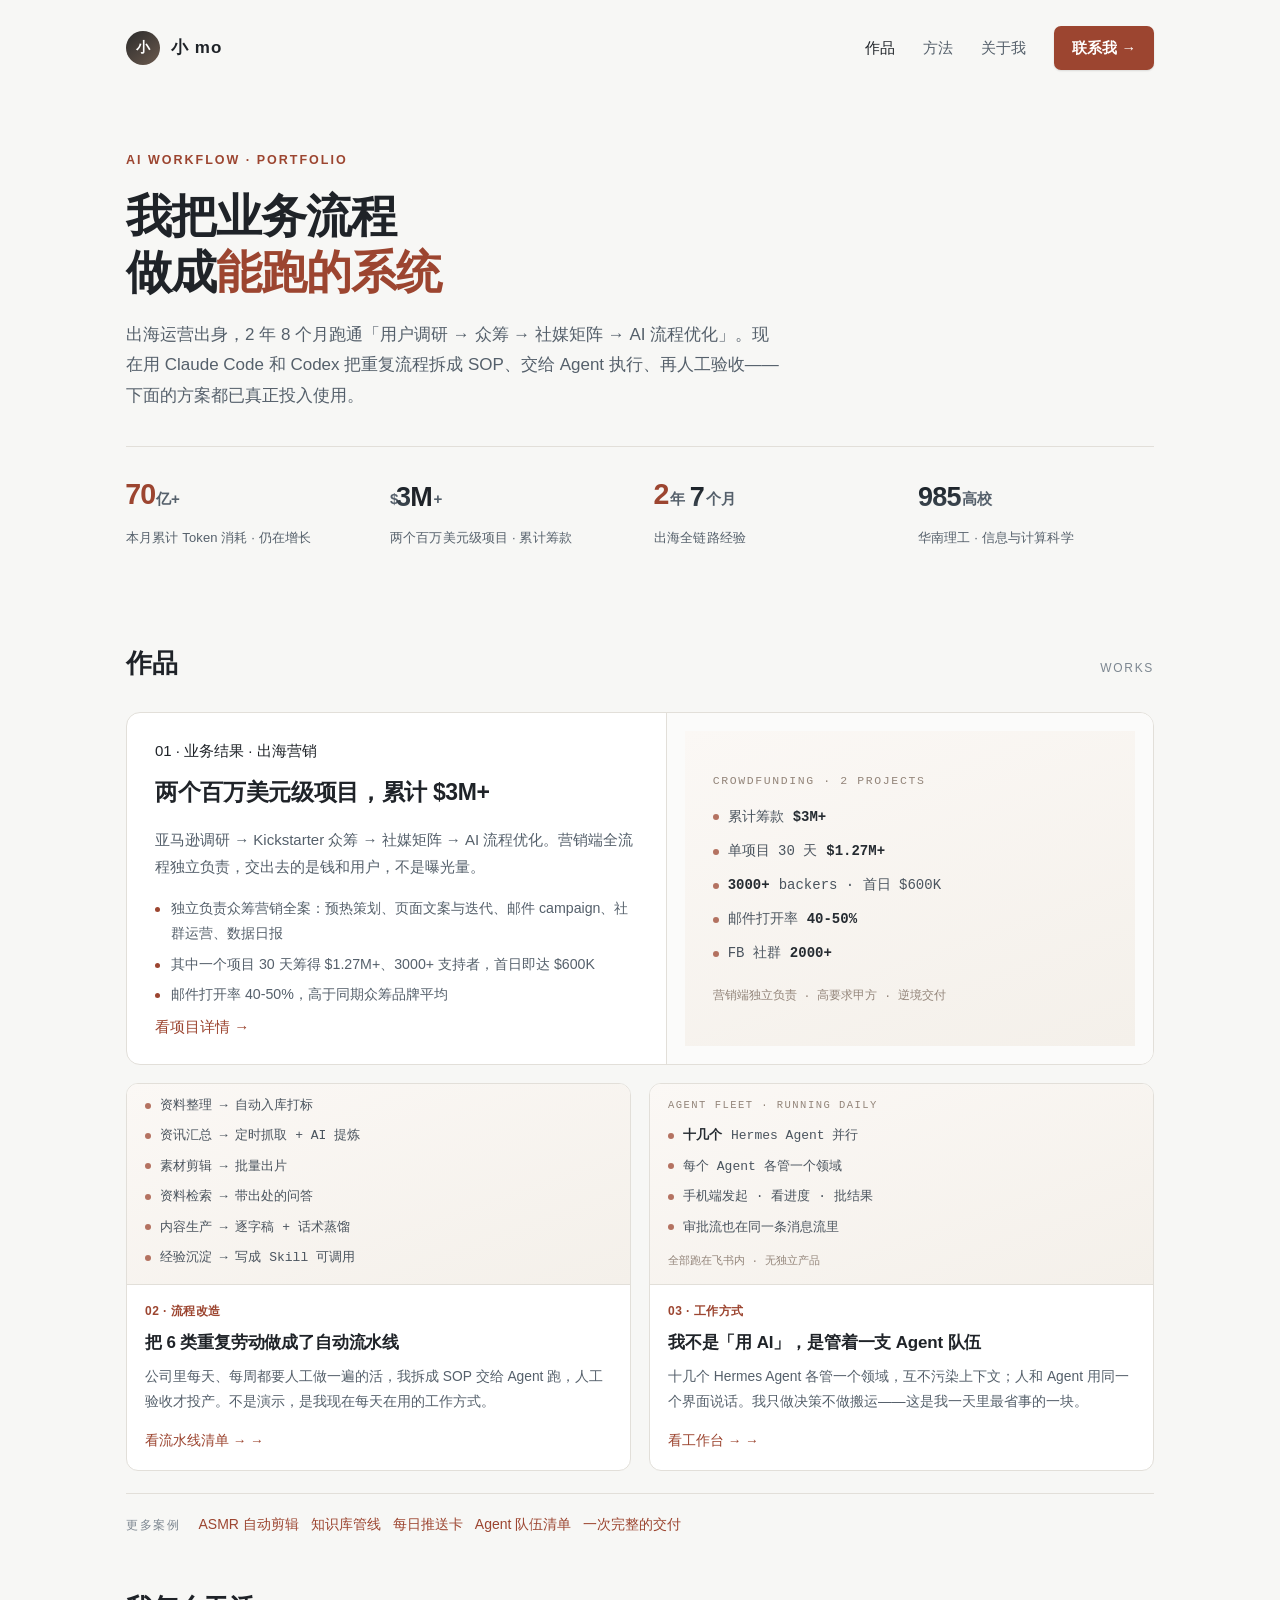
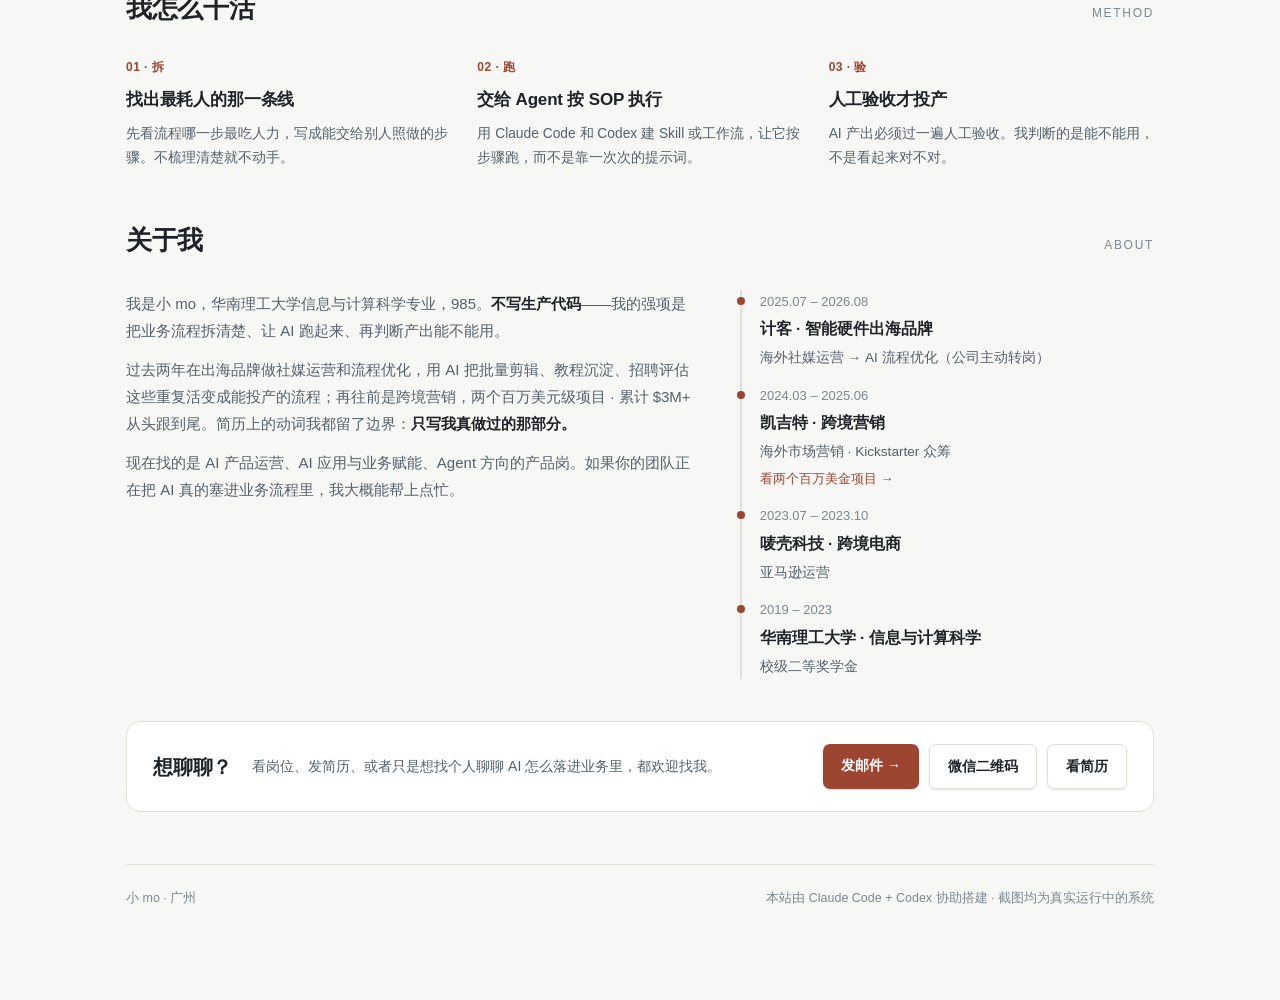
==== commit 2960dc58: "存档 11-01: 署名小 mo；邮箱文字隐藏（仅 mailto 跳转）；新增微信二维码弹窗（占位图待替换）；简历页文案" ====
--- a/index.html
+++ b/index.html
@@ -144,10 +144,11 @@
 </section>
 
 <div class="contact slim" id="contact">
-  <div class="ctitle"><h2>想聊聊？</h2><span class="mail copy" id="mail">moyong06@foxmail.com</span></div>
+  <div class="ctitle"><h2>想聊聊？</h2></div>
   <p>看岗位、发简历、或者只是想找个人聊聊 AI 怎么落进业务里，都欢迎找我。</p>
   <div class="acts">
     <a class="btn" href="mailto:moyong06@foxmail.com">发邮件 →</a>
+    <a class="btn ghost" href="#" onclick="showWx();return false">微信二维码</a>
     <a class="btn ghost" href="img/resume.png" target="_blank">看简历</a>
   </div>
 </div>
@@ -197,5 +198,12 @@
     });
   }
 </script>
+<div id="wxpop" style="position:fixed;inset:0;background:rgba(20,30,24,.62);display:none;z-index:99;align-items:center;justify-content:center;padding:20px" onclick="if(event.target===this)this.style.display='none'">
+<div style="background:#f7f4ea;border:3px solid #1f3d2b;border-radius:14px;padding:14px;max-width:340px;width:100%;text-align:center">
+<div style="font-size:13px;font-weight:700;color:#1f3d2b;margin-bottom:8px">微信扫码联系小 mo</div>
+<img src="img/wechat.png" style="width:100%;max-width:300px;aspect-ratio:1;object-fit:contain;border:1px solid #1f3d2b" alt="微信二维码">
+<div style="font-size:11px;color:#6b6b5a;margin-top:8px">点击空白处关闭</div>
+</div></div>
+<script>function showWx(){document.getElementById('wxpop').style.display='flex'}</script>
 </body>
 </html>
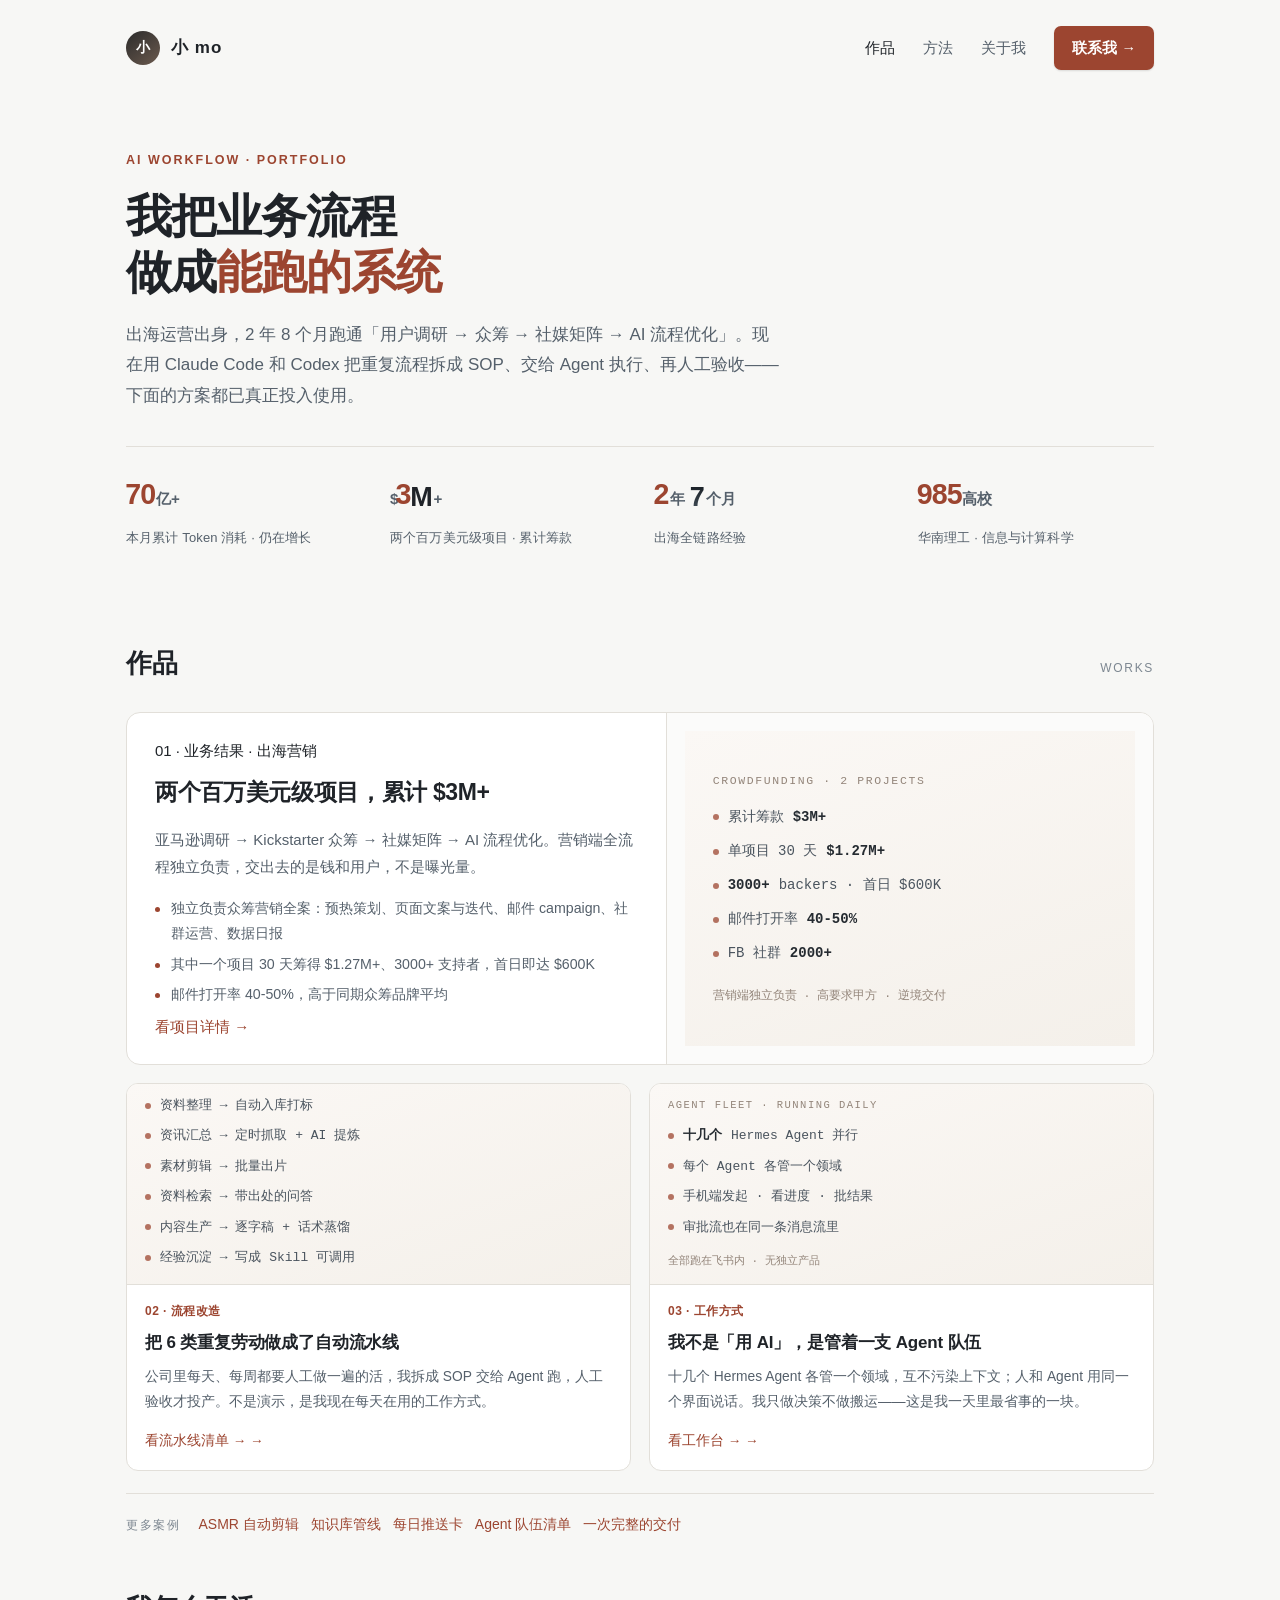
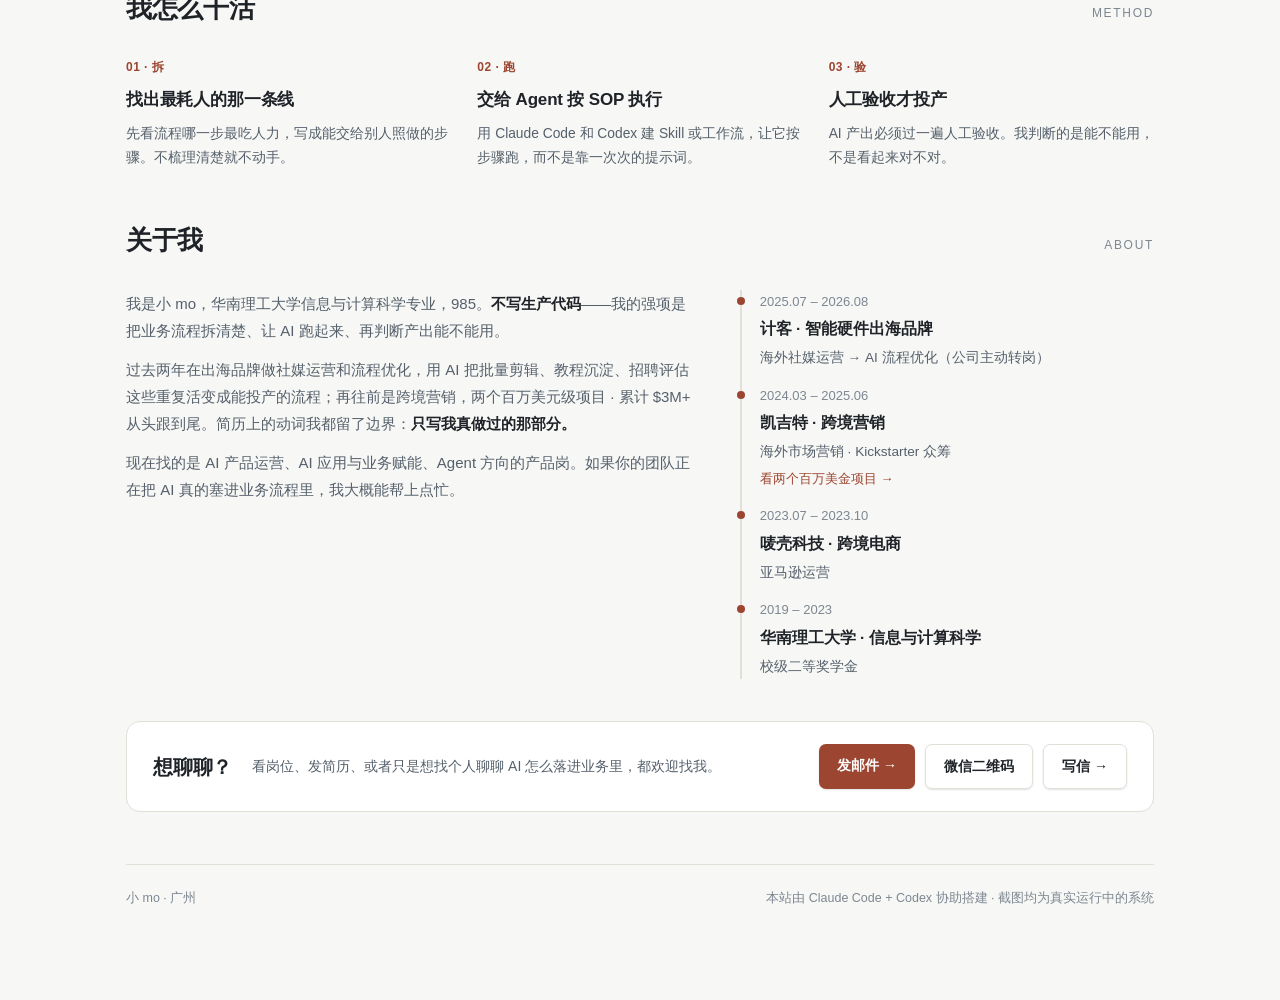
==== commit 859056bd: "撤下简历图与「看简历」按钮；README 改小 mo 署名" ====
--- a/index.html
+++ b/index.html
@@ -149,7 +149,7 @@
   <div class="acts">
     <a class="btn" href="mailto:moyong06@foxmail.com">发邮件 →</a>
     <a class="btn ghost" href="#" onclick="showWx();return false">微信二维码</a>
-    <a class="btn ghost" href="img/resume.png" target="_blank">看简历</a>
+    <a class="btn ghost" href="mailto:moyong06@foxmail.com">写信 →</a>
   </div>
 </div>
 
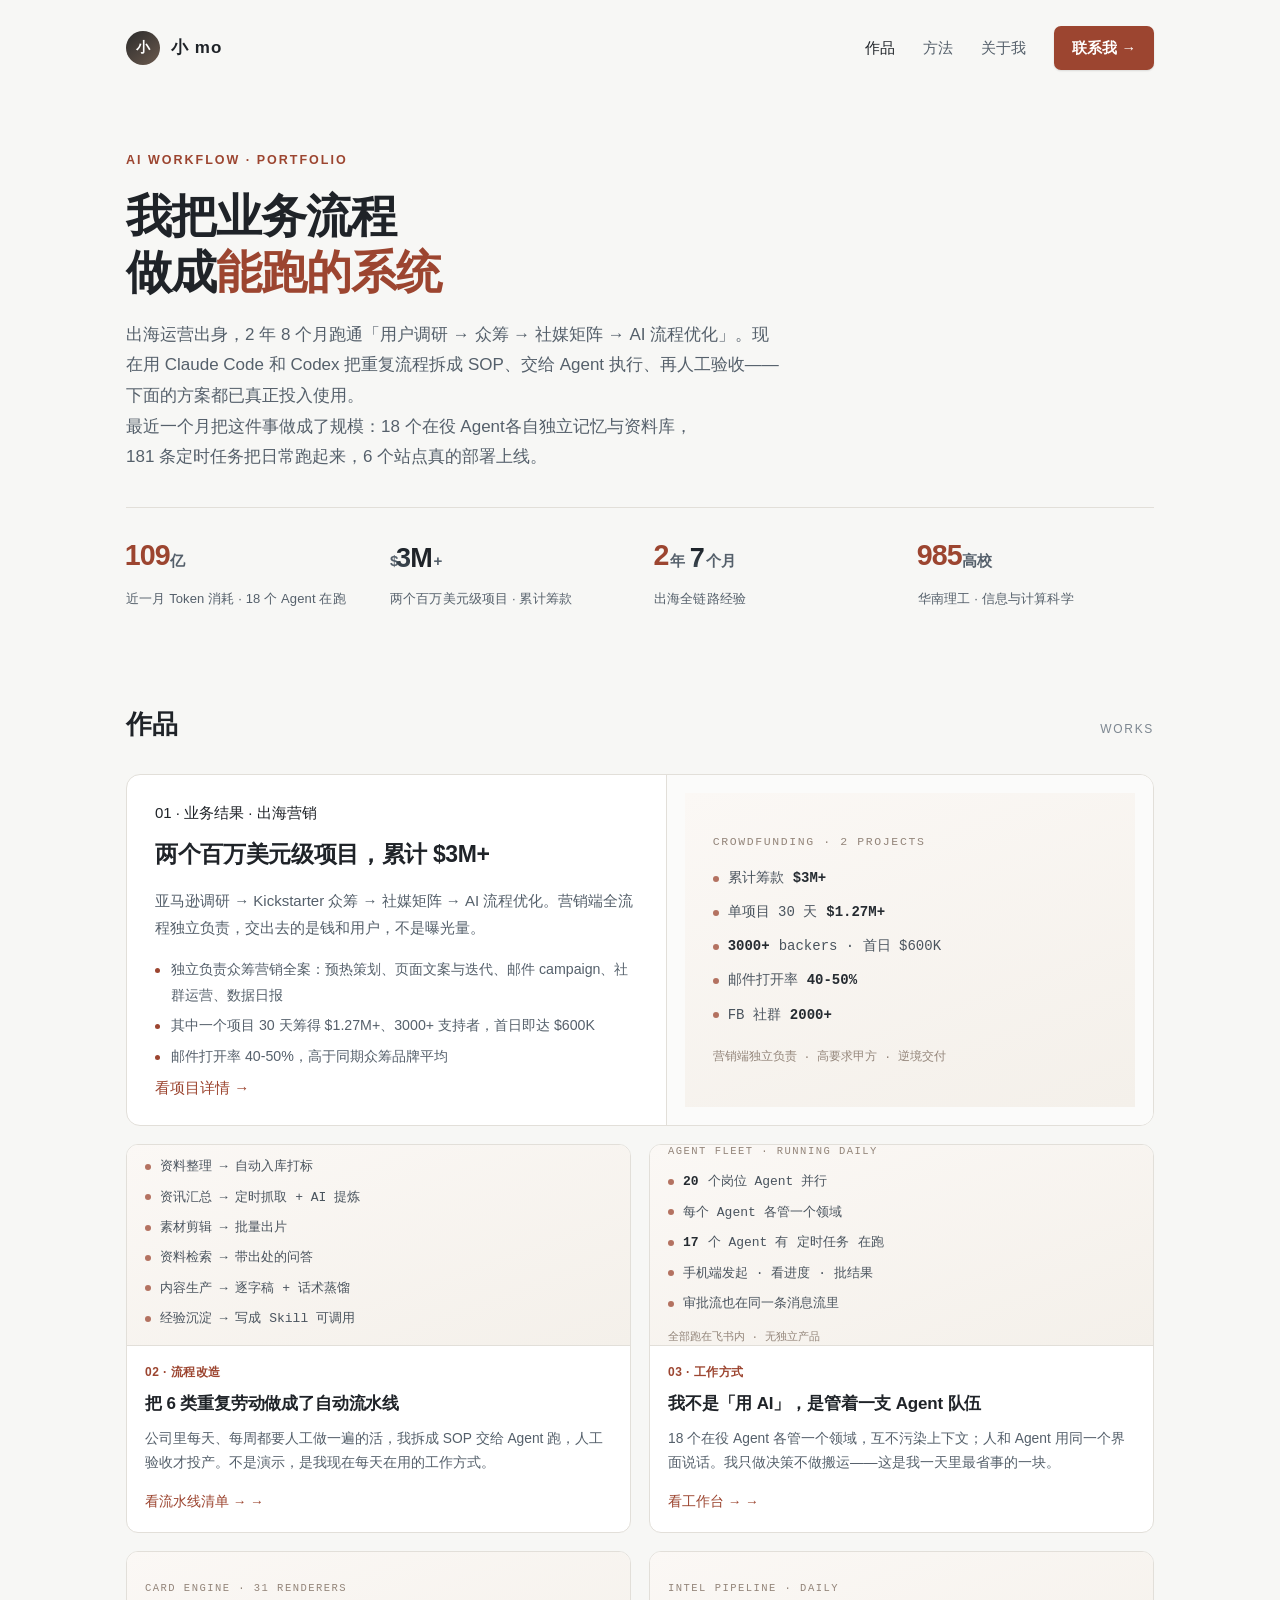
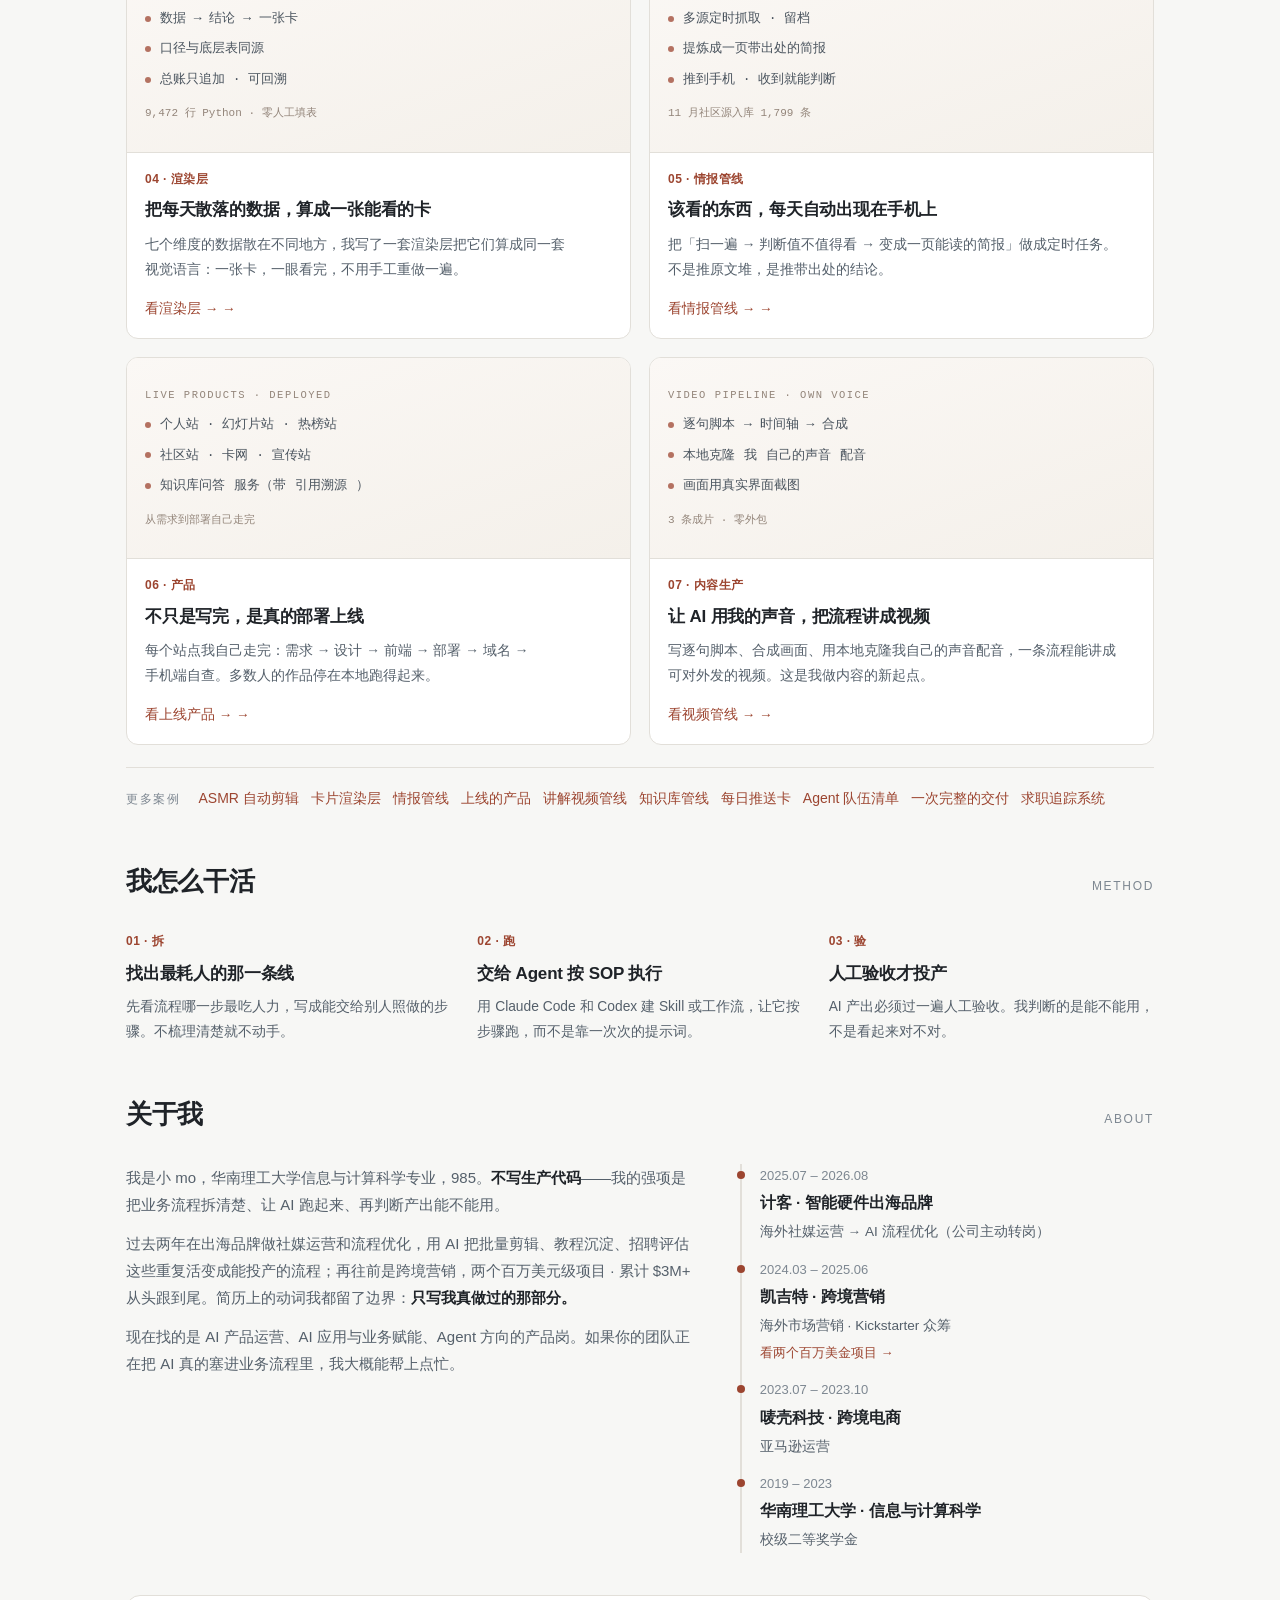
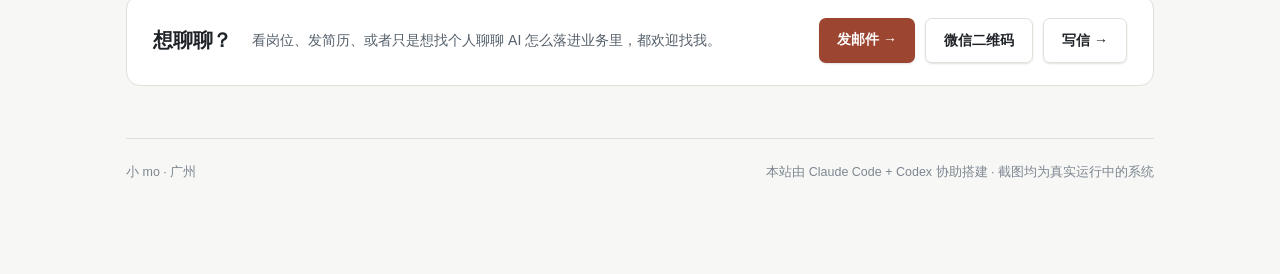
==== commit 33b491a3: "作品集：新增渲染层/情报管线/上线产品/讲解视频四个案例页；口径统一为 18 个在役 Agent + 181 条定时任务 + 近一月 109 亿 token；修 9 个项目页微信二维码路径" ====
--- a/index.html
+++ b/index.html
@@ -22,9 +22,9 @@
 <div class="hero" id="top">
   <div class="kicker">AI Workflow · Portfolio</div>
   <h1>我把业务流程<br>做成<em>能跑的系统</em></h1>
-  <p>出海运营出身，2 年 8 个月跑通「用户调研 → 众筹 → 社媒矩阵 → AI 流程优化」。现在用 <span class="nw">Claude Code 和 Codex</span> 把重复流程拆成 SOP、交给 <span class="nw">Agent 执行</span>、再人工验收——<span class="nw">下面的方案都已真正投入使用</span>。</p>
+  <p>出海运营出身，2 年 8 个月跑通「用户调研 → 众筹 → 社媒矩阵 → AI 流程优化」。现在用 <span class="nw">Claude Code</span> 和 <span class="nw">Codex</span> 把重复流程拆成 SOP、交给 <span class="nw">Agent 执行</span>、再人工验收——下面的方案都已真正投入使用。<br>最近一个月把这件事做成了规模：<span class="nw">18 个在役 Agent</span>各自独立记忆与资料库，<span class="nw">181 条定时任务</span>把日常跑起来，<span class="nw">6 个站点</span>真的<span class="nw">部署上线</span>。</p>
   <div class="facts">
-    <div class="fact"><div class="n"><span class="cnt" data-to="70">70</span><small>亿+</small></div><div class="l">本月累计 Token 消耗 · 仍在增长</div></div>
+    <div class="fact"><div class="n"><span class="cnt" data-to="109">109</span><small>亿</small></div><div class="l">近一月 Token 消耗 · <span class="nw">18 个</span> Agent 在跑</div></div>
     <div class="fact"><div class="n"><small class="cur">$</small><span class="cnt" data-to="3">3</span>M<small>+</small></div><div class="l">两个百万美元级项目 · 累计筹款</div></div>
     <div class="fact"><div class="n"><span class="cnt" data-to="2">2</span><small class="gap">年</small><span class="cnt" data-to="8">8</span><small>个月</small></div><div class="l">出海全链路经验</div></div>
     <div class="fact"><div class="n"><span class="cnt" data-to="985">985</span><small>高校</small></div><div class="l">华南理工 · 信息与计算科学</div></div>
@@ -38,7 +38,7 @@
     <div class="l">
       <div class="role">01 · 业务结果 · 出海营销</div>
       <h3>两个百万美元级项目，累计 $3M+</h3>
-      <p>亚马逊调研 → Kickstarter 众筹 → 社媒矩阵 → AI 流程优化。营销端全流程独立负责，交出去的是钱和用户，不是曝光量。</p>
+      <p>亚马逊调研 → Kickstarter 众筹 → 社媒矩阵 → AI 流程优化。营销端全流程独立负责，交出去的是钱和用户，<span class="nw">不是</span>曝光量。</p>
       <ul>
         <li>独立负责众筹营销全案：预热策划、页面文案与迭代、邮件 campaign、社群运营、数据日报</li>
         <li>其中一个项目 30 天筹得 $1.27M+、3000+ 支持者，首日即达 $600K</li>
@@ -72,7 +72,7 @@
       <div class="body">
         <div class="role">02 · 流程改造</div>
         <h3>把 6 类重复劳动做成了自动流水线</h3>
-        <p>公司里每天、每周都要人工做一遍的活，我拆成 SOP 交给 Agent 跑，人工验收才投产。不是演示，是我现在每天在用的工作方式。</p>
+        <p>公司里每天、每周都要人工做一遍的活，我拆成 SOP 交给 Agent 跑，人工验收才投产。<span class="nw">不是</span>演示，是我现在每天在用的工作方式。</p>
         <a class="more" href="projects/flow.html">看流水线清单 →</a>
       </div>
     </div>
@@ -80,17 +80,84 @@
     <div class="card">
       <div class="shot"><div class="spec">
         <div class="sh">agent fleet · running daily</div>
-        <div class="sl"><i></i><b>十几个</b> Hermes Agent 并行</div>
+        <div class="sl"><i></i><b>20</b> 个岗位 Agent 并行</div>
         <div class="sl"><i></i>每个 Agent 各管一个领域</div>
+        <div class="sl"><i></i><b>17</b> 个 Agent 有<span class="nw">定时任务</span>在跑</div>
         <div class="sl"><i></i>手机端发起 · 看进度 · 批结果</div>
         <div class="sl"><i></i>审批流也在同一条消息流里</div>
         <div class="foot">全部跑在飞书内 · 无独立产品</div>
       </div></div>
       <div class="body">
         <div class="role">03 · 工作方式</div>
-        <h3>我不是「用 AI」，是管着一支 Agent 队伍</h3>
-        <p>十几个 Hermes Agent 各管一个领域，互不污染上下文；人和 Agent 用同一个界面说话。我只做决策不做搬运——这是我一天里最省事的一块。</p>
+        <h3>我<span class="nw">不是</span>「用 AI」，是管着一支 Agent 队伍</h3>
+        <p>18 个在役 Agent 各管一个领域，互不污染上下文；人和 Agent 用同一个界面说话。我只做决策不做搬运——这是我一天里最省事的一块。</p>
         <a class="more" href="projects/agent.html">看工作台 →</a>
+      </div>
+    </div>
+  </div>
+
+  <div class="grid two" style="margin-top:18px">
+    <div class="card">
+      <div class="shot"><div class="spec">
+        <div class="sh">card engine · 31 renderers</div>
+        <div class="sl"><i></i>数据 → 结论 → 一张卡</div>
+        <div class="sl"><i></i>口径与底层表同源</div>
+        <div class="sl"><i></i>总账只追加 · 可回溯</div>
+        <div class="foot"><span class="nw">9,472 行</span> Python · 零人工填表</div>
+      </div></div>
+      <div class="body">
+        <div class="role">04 · <span class="nw">渲染层</span></div>
+        <h3>把每天散落的数据，算成一张能看的卡</h3>
+        <p>七个维度的<span class="nw">数据散在</span>不同地方，我写了一套<span class="nw">渲染层</span>把它们算成同一套<span class="nw">视觉语言</span>：一张卡，<span class="nw">一眼看完</span>，不用<span class="nw">手工重做一遍</span>。</p>
+        <a class="more" href="projects/cards.html">看<span class="nw">渲染层</span> →</a>
+      </div>
+    </div>
+
+    <div class="card">
+      <div class="shot"><div class="spec">
+        <div class="sh">intel pipeline · daily</div>
+        <div class="sl"><i></i>多源定时抓取 · 留档</div>
+        <div class="sl"><i></i>提炼成一页带出处的简报</div>
+        <div class="sl"><i></i>推到手机 · 收到就能判断</div>
+        <div class="foot">11 月社区源入库 <span class="nw">1,799 条</span></div>
+      </div></div>
+      <div class="body">
+        <div class="role">05 · <span class="nw">情报管线</span></div>
+        <h3>该看的东西，每天自动出现在手机上</h3>
+        <p>把「扫一遍 → 判断值不值得看 → 变成一页能读的简报」做成<span class="nw">定时任务</span>。<span class="nw">不是</span>推<span class="nw">原文堆</span>，是推<span class="nw">带出处的结论</span>。</p>
+        <a class="more" href="projects/intel.html">看<span class="nw">情报管线</span> →</a>
+      </div>
+    </div>
+
+    <div class="card">
+      <div class="shot"><div class="spec">
+        <div class="sh">live products · deployed</div>
+        <div class="sl"><i></i>个人站 · 幻灯片站 · 热榜站</div>
+        <div class="sl"><i></i>社区站 · 卡网 · 宣传站</div>
+        <div class="sl"><i></i><span class="nw">知识库问答</span>服务（带<span class="nw">引用溯源</span>）</div>
+        <div class="foot">从需求到部署自己走完</div>
+      </div></div>
+      <div class="body">
+        <div class="role">06 · 产品</div>
+        <h3>不只是写完，是真的<span class="nw">部署上线</span></h3>
+        <p>每个站点我自己走完：需求 → 设计 → 前端 → 部署 → 域名 → <span class="nw">手机端自查</span>。多数人的作品停在本地跑得起来。</p>
+        <a class="more" href="projects/products.html">看上线产品 →</a>
+      </div>
+    </div>
+
+    <div class="card">
+      <div class="shot"><div class="spec">
+        <div class="sh">video pipeline · own voice</div>
+        <div class="sl"><i></i><span class="nw">逐句脚本</span> → 时间轴 → 合成</div>
+        <div class="sl"><i></i><span class="nw">本地克隆</span>我<span class="nw">自己的声音</span>配音</div>
+        <div class="sl"><i></i>画面用真实界面截图</div>
+        <div class="foot">3 条成片 · 零外包</div>
+      </div></div>
+      <div class="body">
+        <div class="role">07 · 内容生产</div>
+        <h3>让 AI 用我的声音，把流程讲成视频</h3>
+        <p>写<span class="nw">逐句脚本</span>、合成画面、用<span class="nw">本地克隆</span>我<span class="nw">自己的声音</span>配音，一条流程能讲成<span class="nw">可对外发</span>的视频。这是我做内容的新起点。</p>
+        <a class="more" href="projects/video.html">看视频管线 →</a>
       </div>
     </div>
   </div>
@@ -98,10 +165,15 @@
   <div class="more-row">
     <span class="more-lbl">更多案例</span>
     <a href="projects/asmr.html">ASMR 自动剪辑</a>
+    <a href="projects/cards.html">卡片<span class="nw">渲染层</span></a>
+    <a href="projects/intel.html"><span class="nw">情报管线</span></a>
+    <a href="projects/products.html">上线的产品</a>
+    <a href="projects/video.html">讲解视频管线</a>
     <a href="projects/rag.html">知识库管线</a>
     <a href="projects/dropcard.html">每日推送卡</a>
     <a href="projects/agents.html">Agent 队伍清单</a>
     <a href="projects/delivery.html">一次完整的交付</a>
+    <a href="projects/tracker.html">求职追踪系统</a>
   </div>
 </section>
 
@@ -116,12 +188,12 @@
     <div class="step">
       <div class="role">02 · 跑</div>
       <h3>交给 Agent 按 SOP 执行</h3>
-      <p>用 Claude Code 和 Codex 建 Skill 或工作流，让它按步骤跑，而不是靠一次次的提示词。</p>
+      <p>用 Claude Code 和 Codex 建 Skill 或工作流，让它按步骤跑，而<span class="nw">不是</span>靠一次次的提示词。</p>
     </div>
     <div class="step">
       <div class="role">03 · 验</div>
       <h3>人工验收才投产</h3>
-      <p>AI 产出必须过一遍人工验收。我判断的是能不能用，不是看起来对不对。</p>
+      <p>AI 产出必须过一遍人工验收。我判断的是能不能用，<span class="nw">不是</span>看起来对不对。</p>
     </div>
   </div>
 </section>
--- a/style.css
+++ b/style.css
@@ -241,3 +241,6 @@
   .steps{grid-template-columns:1fr;gap:18px}
   .contact.slim{flex-direction:column;align-items:flex-start}
 }
+
+/* CJK 断行：专名与复合词用 .nw 整体不断行，其余按正常换行 */
+.nw{white-space:nowrap;word-break:normal}
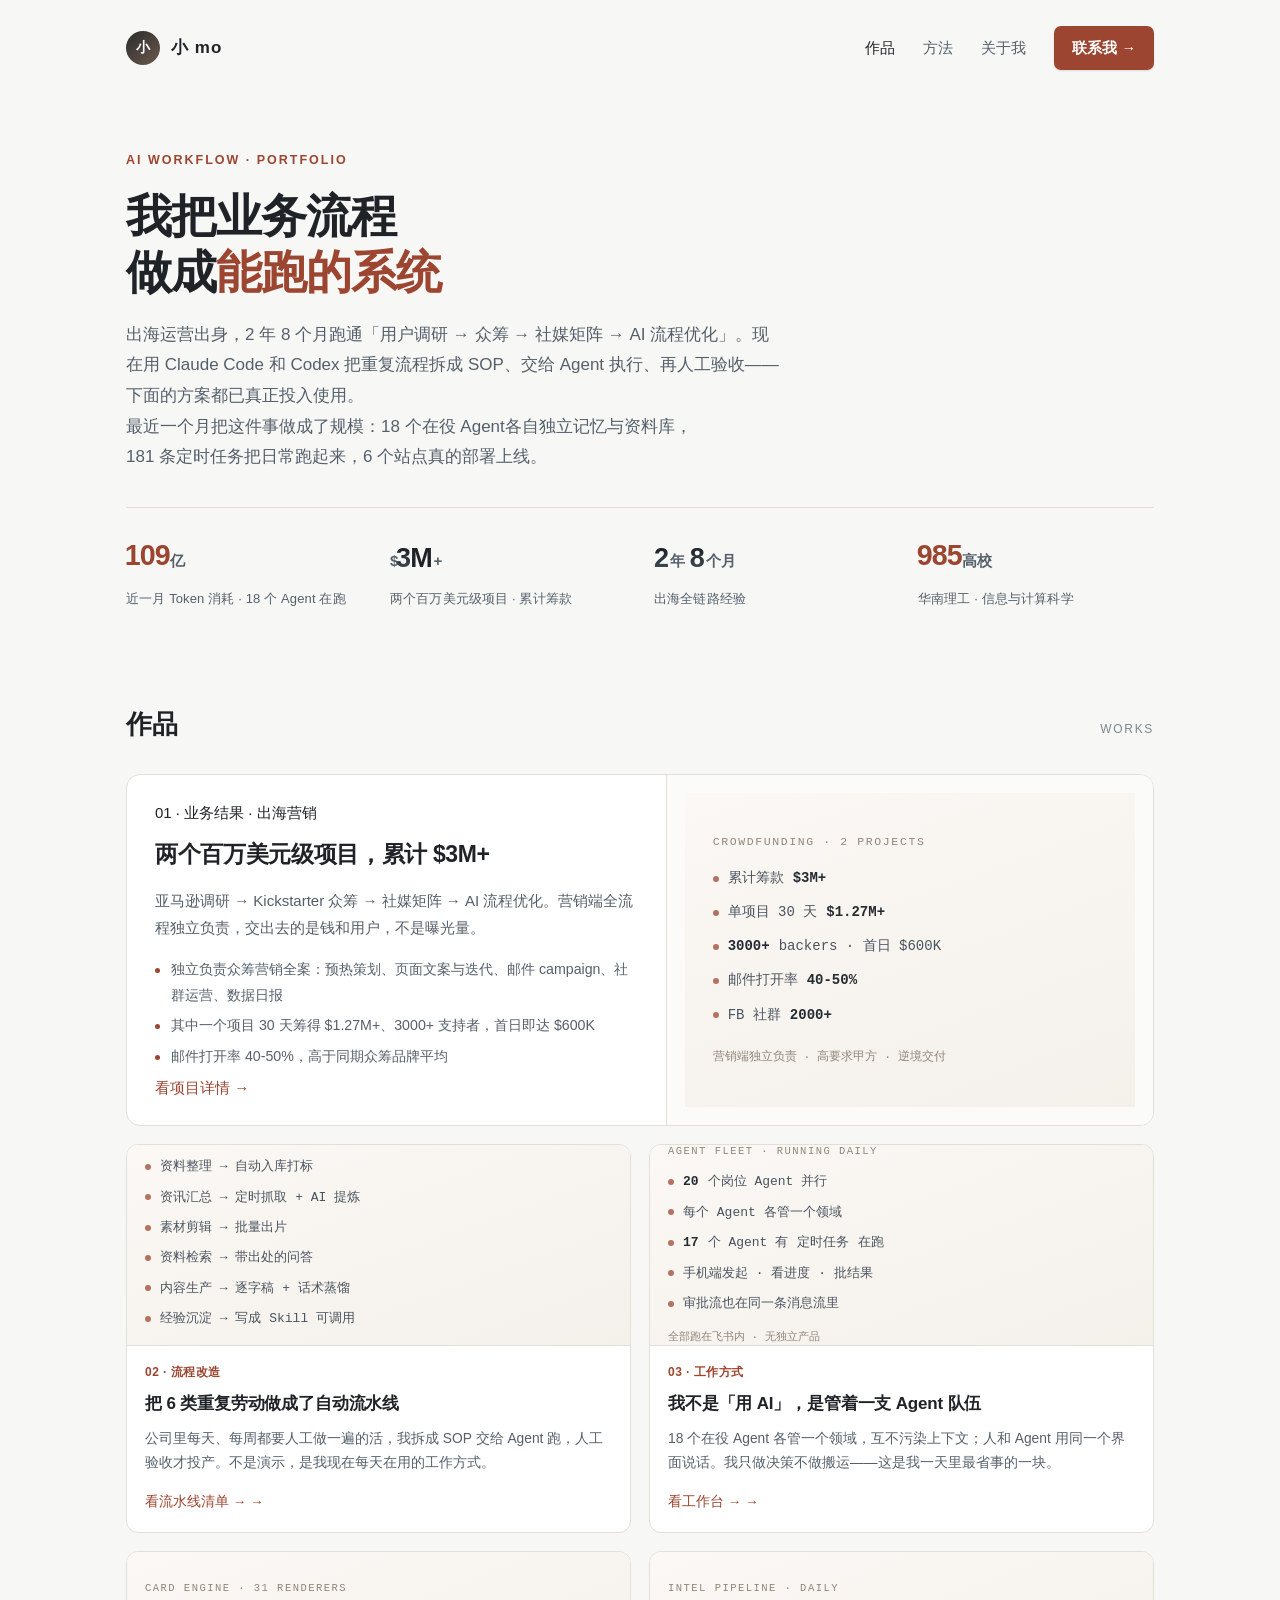
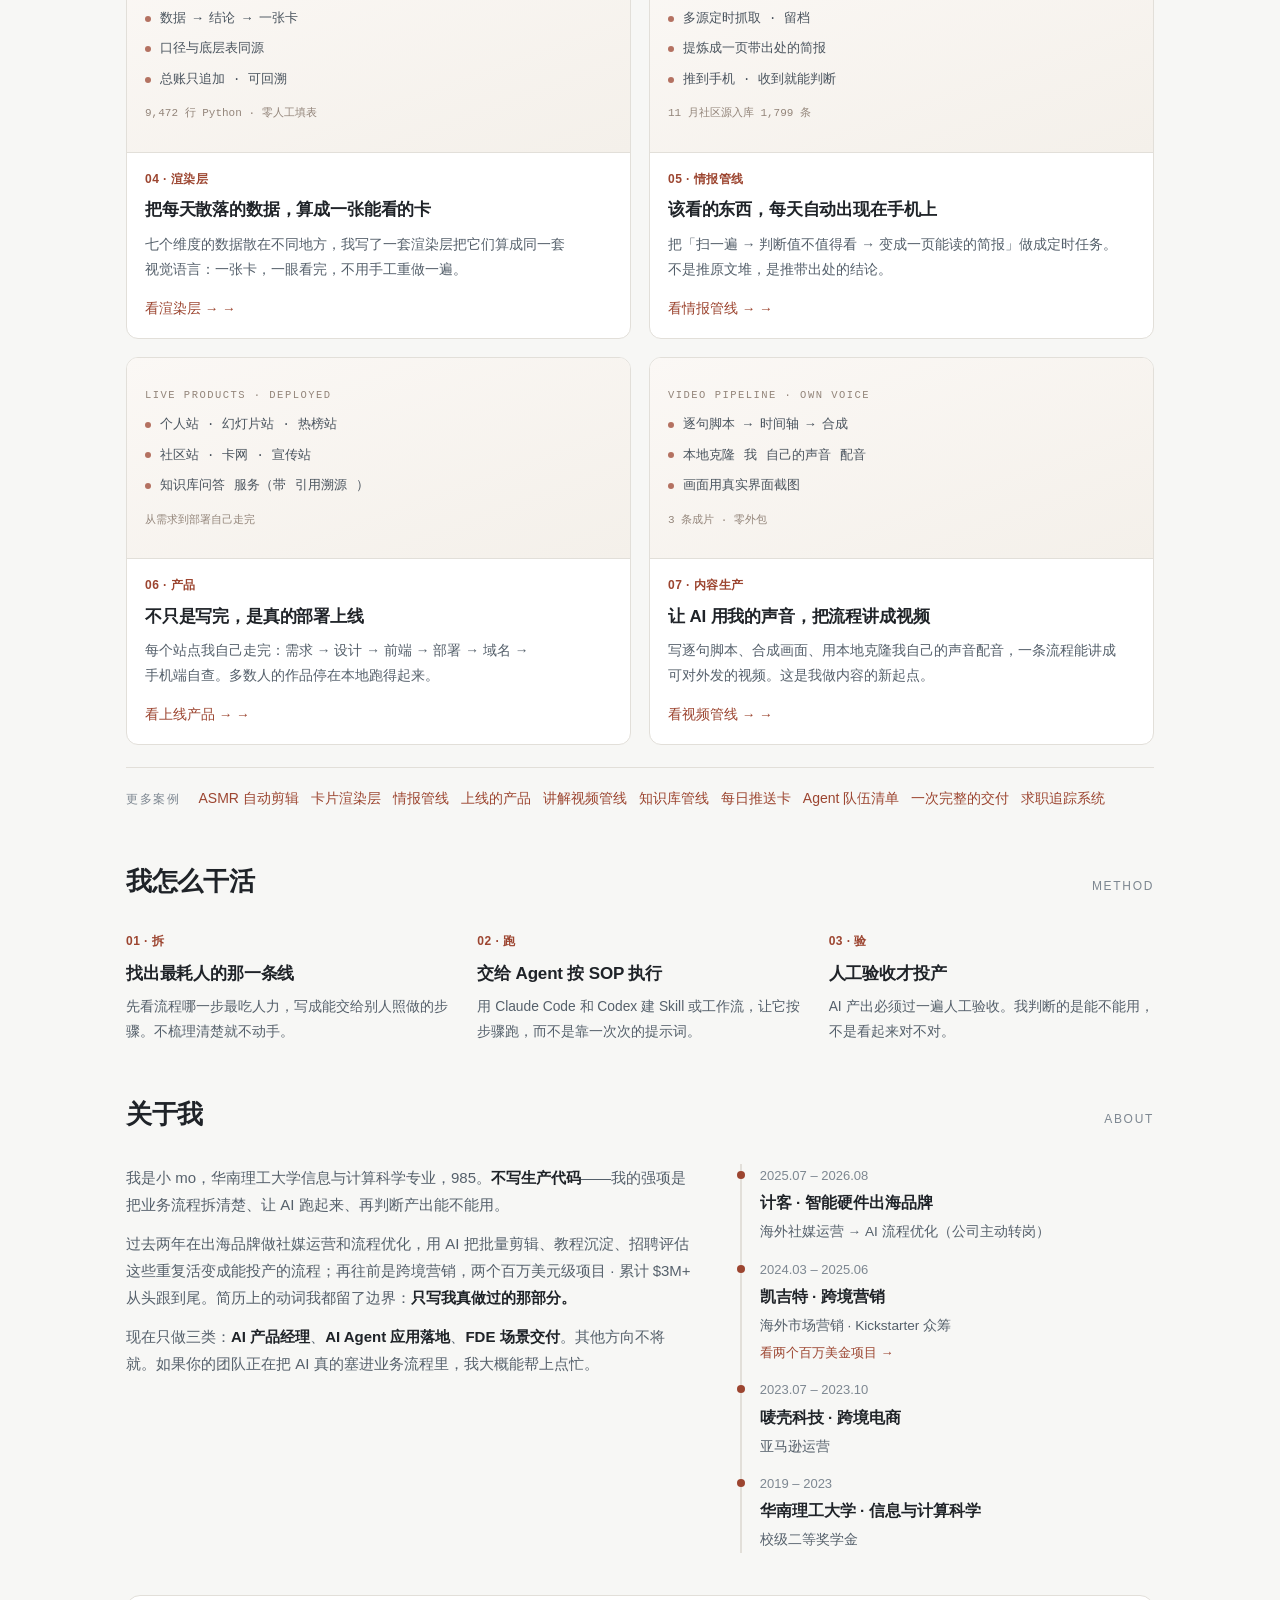
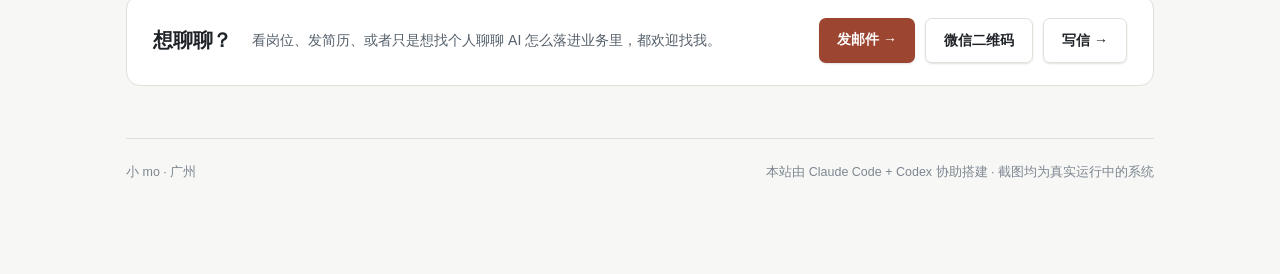
==== commit 33f95b82: "作品集：关于我段落锁定三条线（AI产品经理 / AI Agent落地 / FDE场景交付），其他方向不将就" ====
--- a/index.html
+++ b/index.html
@@ -204,7 +204,7 @@
     <div>
       <p>我是小 mo，华南理工大学信息与计算科学专业，985。<b>不写生产代码</b>——我的强项是把业务流程拆清楚、让 AI 跑起来、再判断产出能不能用。</p>
       <p>过去两年在出海品牌做社媒运营和流程优化，用 AI 把批量剪辑、教程沉淀、招聘评估这些重复活变成能投产的流程；再往前是跨境营销，两个百万美元级项目 · 累计 $3M+ 从头跟到尾。简历上的动词我都留了边界：<b>只写我真做过的那部分。</b></p>
-      <p>现在找的是 AI 产品运营、AI 应用与业务赋能、Agent 方向的产品岗。如果你的团队正在把 AI 真的塞进业务流程里，我大概能帮上点忙。</p>
+      <p>现在只做三类：<b>AI 产品经理</b>、<b>AI Agent 应用落地</b>、<b>FDE 场景交付</b>。其他方向不将就。如果你的团队正在把 AI 真的塞进业务流程里，我大概能帮上点忙。</p>
     </div>
     <ul class="tl">
       <li><div class="t">2025.07 – 2026.08</div><div class="w">计客 · 智能硬件出海品牌</div><div class="d">海外社媒运营 → AI 流程优化（公司主动转岗）</div></li>
